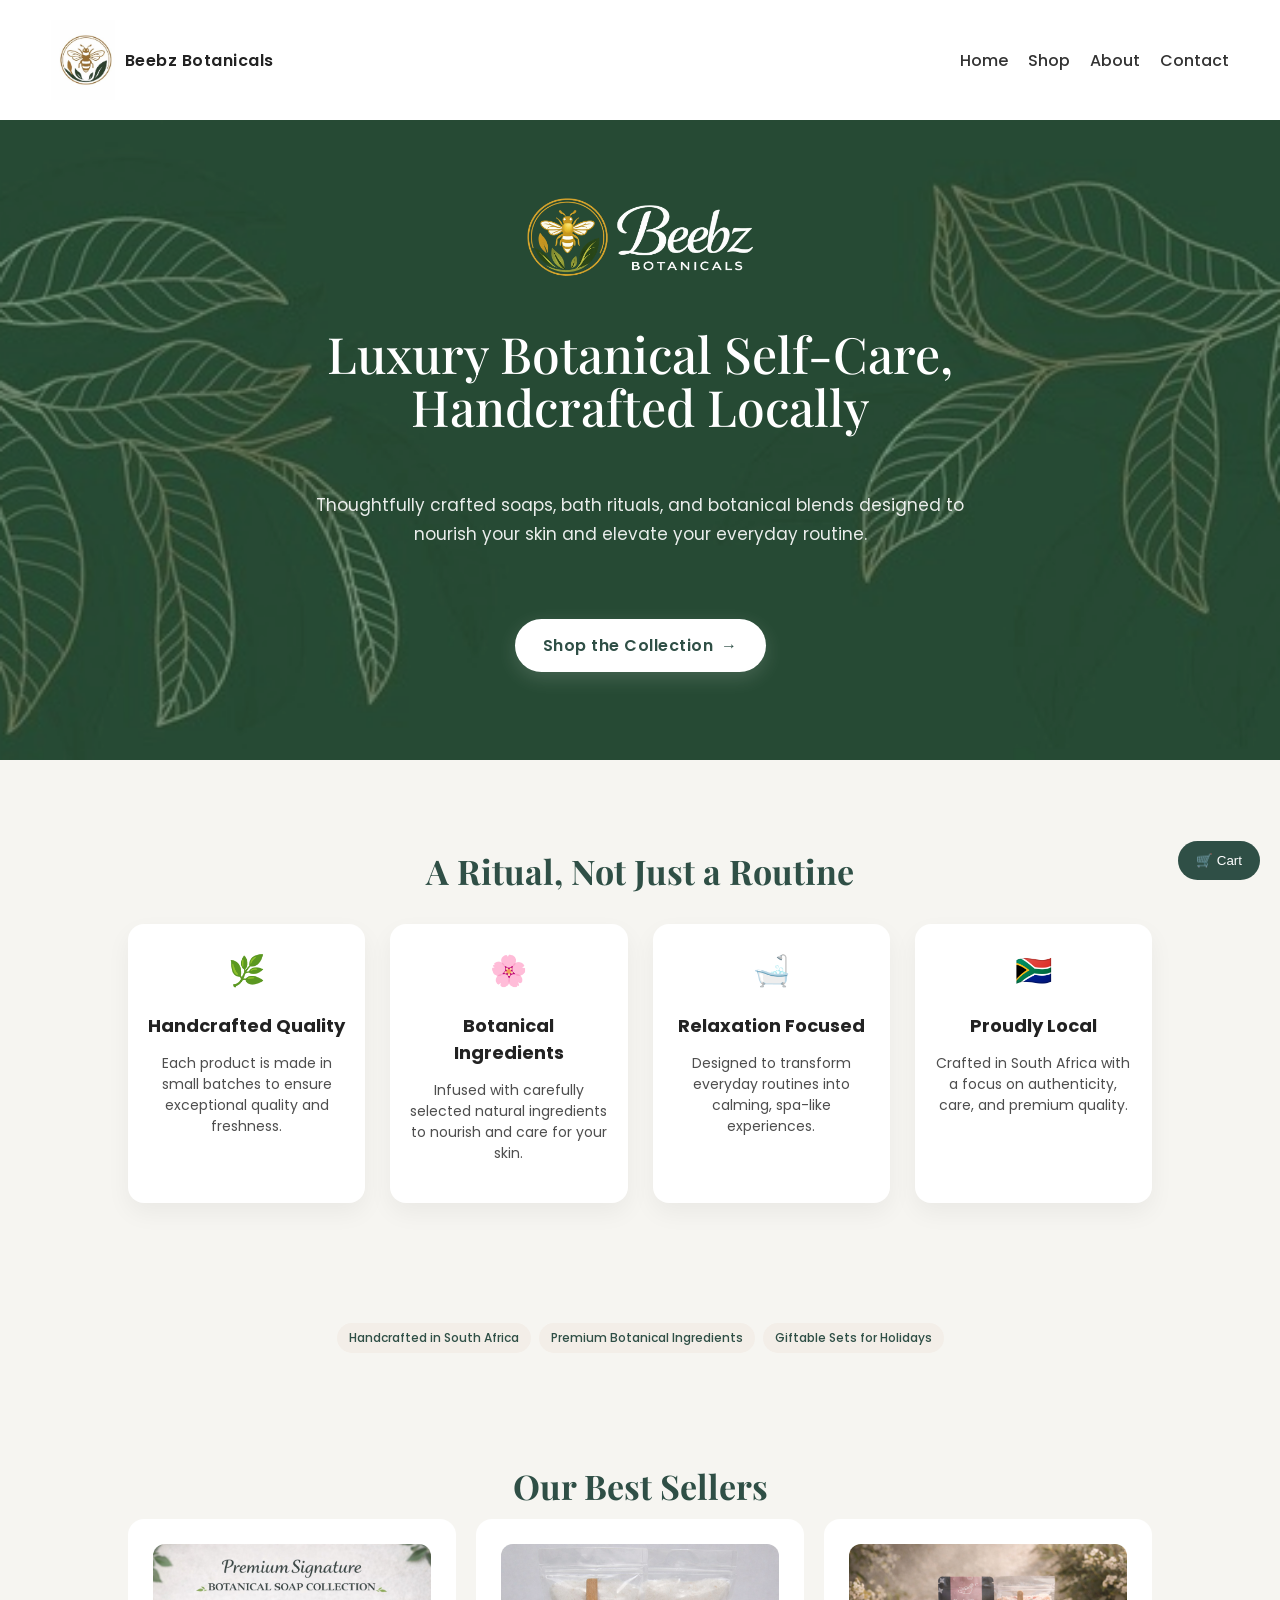
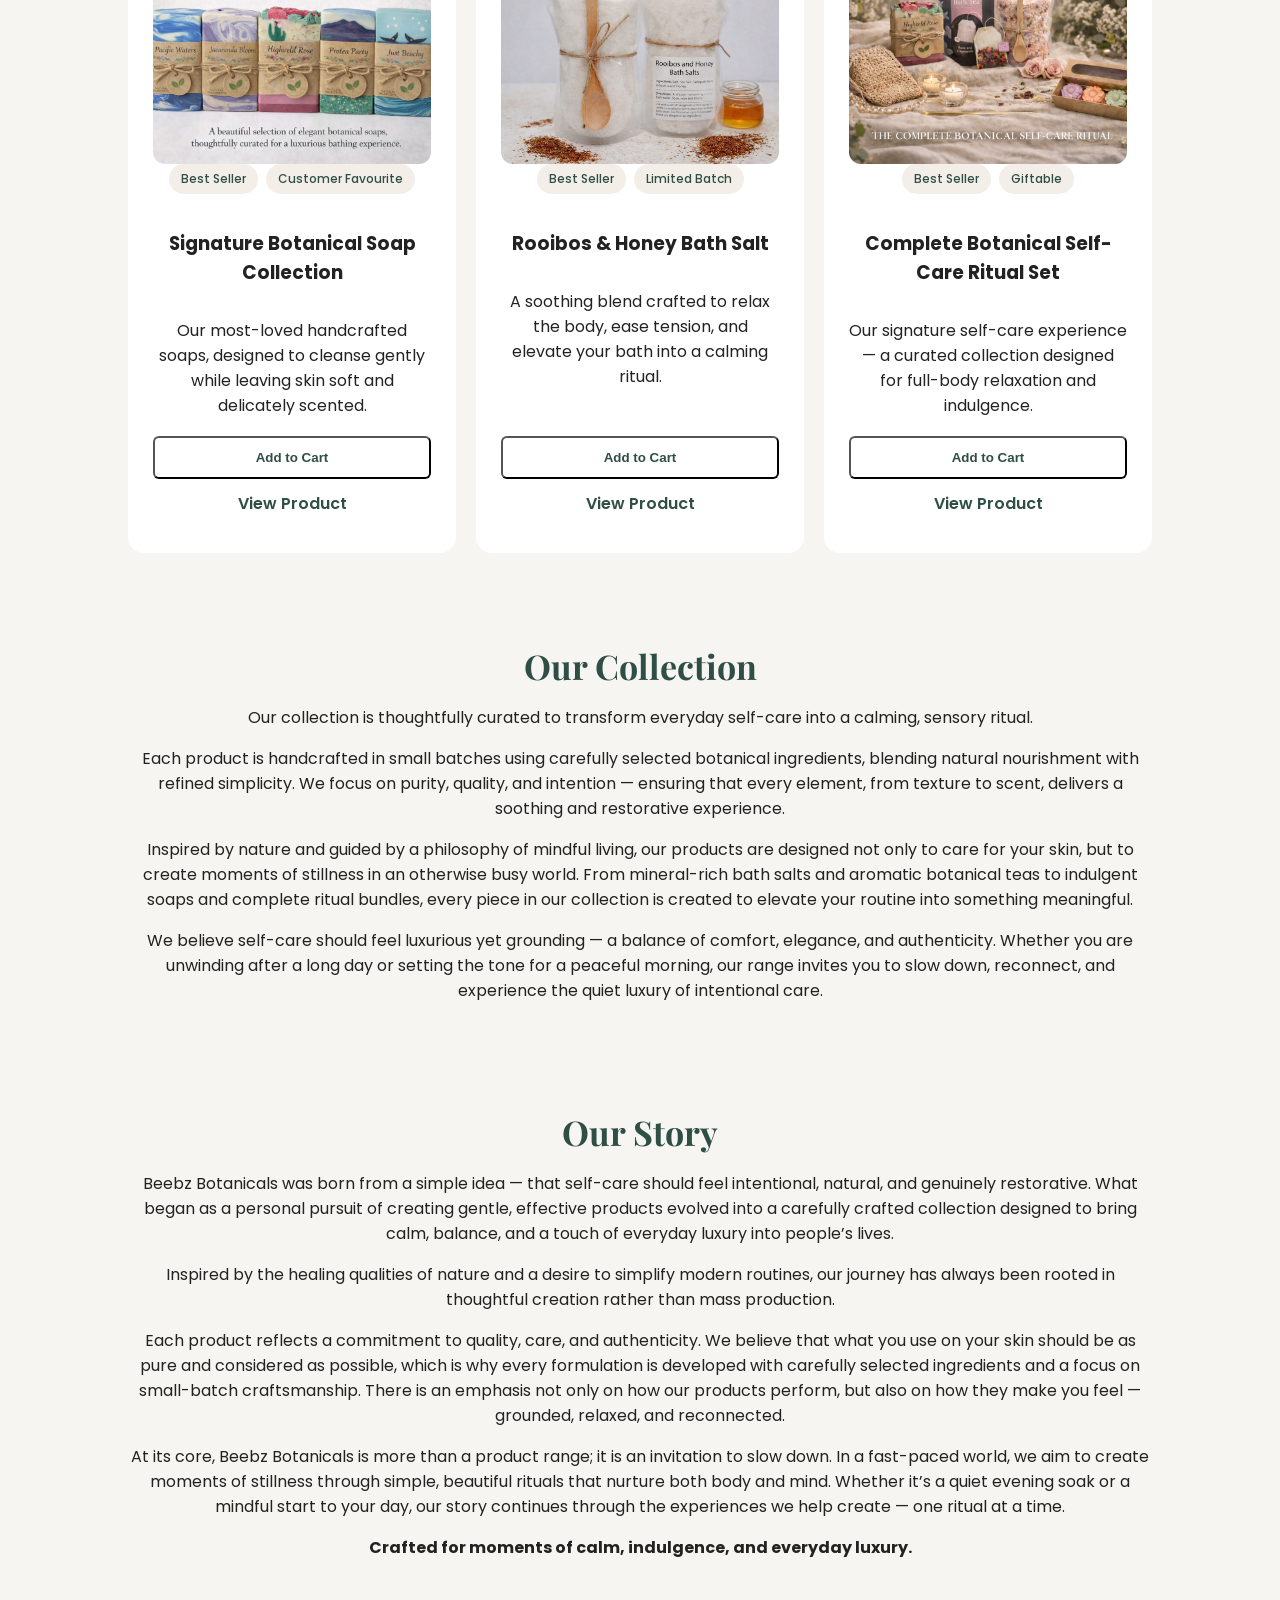
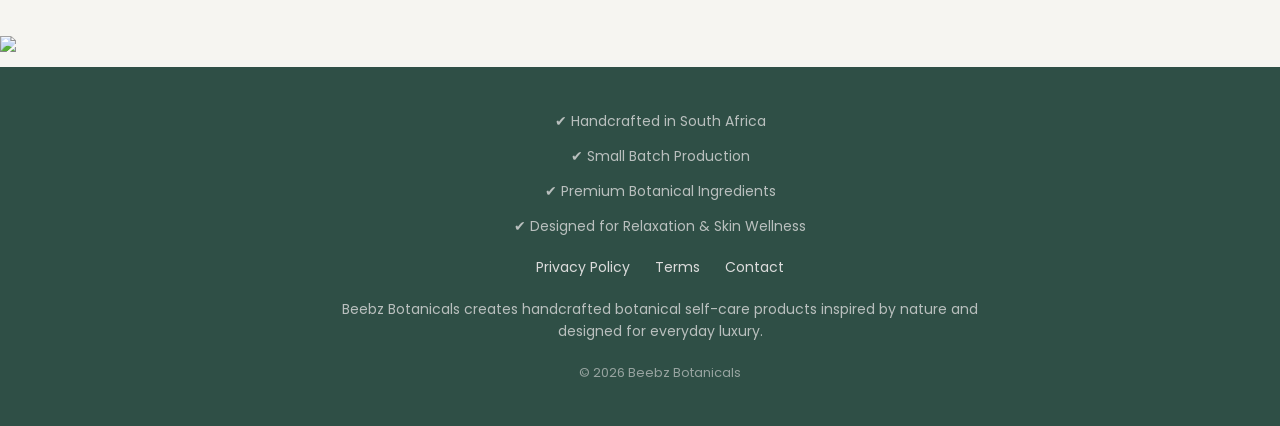
==== index.html @ ab82c110 "Update index.html" ====
<!DOCTYPE html>
<html>
<head>
  <link rel="icon" type="image/png" href="./images/favicon.png">
<link href="https://fonts.googleapis.com/css2?family=Playfair+Display:wght@500;700&family=Poppins:wght@300;400;500&display=swap" rel="stylesheet">
<meta charset="UTF-8">
<meta name="viewport" content="width=device-width, initial-scale=1.0">
<title>Beebz Botanicals</title>
<link rel="stylesheet" href="style.css">
</head>

<body>

<header class="header">
<div class="logo">
  <img src="./images/logo.jpeg" alt="Beebz Botanicals Logo">
  Beebz Botanicals
</div>
  <!-- CART BUTTON -->
<button class="cart-toggle" onclick="toggleCart()">🛒 Cart</button>

<!-- CART SIDEBAR -->
<div id="cart" class="cart">
  <div class="cart-header">
    <h2>Your Cart</h2>
    <button onclick="closeCart()">✕</button>
  </div>

  <div id="cart-items"></div>

  <h3 id="cart-total">Total: R0</h3>

  <button onclick="goCheckout()" class="checkout-btn">
    Checkout
  </button>
</div>

<nav class="nav">
<a href="./index.html">Home</a>
<a href="./shop.html">Shop</a>
<a href="./about.html">About</a>
<a href="./contact.html">Contact</a>
</nav>
</header>

<!-- HERO -->
<section class="hero fade-in">

  <div class="hero-content">

    <img src="./images/new-white-logo.png" class="hero-logo">

    <h1>
      Luxury Botanical Self-Care,<br>
      Handcrafted Locally
    </h1>

    <p class="hero-description">
      Thoughtfully crafted soaps, bath rituals, and botanical blends designed
      to nourish your skin and elevate your everyday routine.
    </p>

    <a href="./shop.html" class="btn hero-btn">
      Shop the Collection <span class="arrow">→</span>
    </a>

  </div>

</section>

</section>
<!-- WHY CHOOSE US -->
<section class="section fade-in">
  <h2>A Ritual, Not Just a Routine</h2>

  <div class="ritual-grid">

    <div class="ritual-item">
      <span class="ritual-icon">🌿</span>
      <h3>Handcrafted Quality</h3>
      <p>Each product is made in small batches to ensure exceptional quality and freshness.</p>
    </div>

    <div class="ritual-item">
      <span class="ritual-icon">🌸</span>
      <h3>Botanical Ingredients</h3>
      <p>Infused with carefully selected natural ingredients to nourish and care for your skin.</p>
    </div>

    <div class="ritual-item">
      <span class="ritual-icon">🛁</span>
      <h3>Relaxation Focused</h3>
      <p>Designed to transform everyday routines into calming, spa-like experiences.</p>
    </div>

    <div class="ritual-item">
      <span class="ritual-icon">🇿🇦</span>
      <h3>Proudly Local</h3>
      <p>Crafted in South Africa with a focus on authenticity, care, and premium quality.</p>
    </div>

  </div>
</section>

  <section class="section fade-in">
  <div class="badge-row" style="justify-content:center;">
    <span class="badge">Handcrafted in South Africa</span>
    <span class="badge">Premium Botanical Ingredients</span>
    <span class="badge">Giftable Sets for Holidays</span>
  </div>
</section>


<!-- BEST SELLERS -->
<section class="section fade-in">
  <h2>Our Best Sellers</h2>

  <div class="product-grid">

    <div class="product-card">
      <img src="./images/premium-collection-cat-1.jpg" alt="Soap Collection">
      <div class="badge-row">
  <span class="badge">Best Seller</span>
  <span class="badge">Customer Favourite</span>
</div>
      <h3>Signature Botanical Soap Collection</h3>
      <p>Our most-loved handcrafted soaps, designed to cleanse gently while leaving skin soft and delicately scented.</p>

      <button onclick="addToCart('Signature Botanical Soap Collection', 249, './images/premium-collection-cat-1.jpg')" class="btn">
        Add to Cart
      </button>

      <a href="./product.html?id=Signature%20Botanical%20Soap%20Collection" class="btn">View Product</a>
    </div>

    <div class="product-card">
      <img src="./images/rooibos-and-honey-salt-1.png" alt="Bath Salt">
      <div class="badge-row">
  <span class="badge">Best Seller</span>
  <span class="badge">Limited Batch</span>
</div>
      <h3>Rooibos & Honey Bath Salt</h3>
      <p>A soothing blend crafted to relax the body, ease tension, and elevate your bath into a calming ritual.</p>

      <button onclick="addToCart('Rooibos & Honey Bath Salt', 129, './images/rooibos-and-honey-salt-1.png')" class="btn">
        Add to Cart
      </button>

      <a href="./product.html?id=Rooibos%20%26%20Honey%20Bath%20Salt" class="btn">View Product</a>
    </div>

    <div class="product-card">
      <img src="./images/complete-botanical-self-care-ritual.jpg" alt="Bundle">
      <div class="badge-row">
  <span class="badge">Best Seller</span>
  <span class="badge">Giftable</span>
</div>
      <h3>Complete Botanical Self-Care Ritual Set</h3>
      <p>Our signature self-care experience — a curated collection designed for full-body relaxation and indulgence.</p>

      <button onclick="addToCart('Complete Botanical Self-Care Ritual Set', 499, './images/complete-botanical-self-care-ritual.jpg')" class="btn">
        Add to Cart
      </button>

      <a href="./product.html?id=Complete%20Botanical%20Self-Care%20Ritual%20Set" class="btn">View Product</a>
    </div>

  </div>
</section>
<!-- COLLECTION TEXT -->
<section class="section fade-in">
  <h2>Our Collection</h2>
  <p>
 

<p>Our collection is thoughtfully curated to transform everyday self-care into a calming, sensory ritual.</p> <p>Each product is handcrafted in small batches using carefully selected botanical ingredients, blending natural nourishment with refined simplicity. We focus on purity, quality, and intention — ensuring that every element, from texture to scent, delivers a soothing and restorative experience.</p> <p>Inspired by nature and guided by a philosophy of mindful living, our products are designed not only to care for your skin, but to create moments of stillness in an otherwise busy world.

From mineral-rich bath salts and aromatic botanical teas to indulgent soaps and complete ritual bundles, every piece in our collection is created to elevate your routine into something meaningful.</p> <p>We believe self-care should feel luxurious yet grounding — a balance of comfort, elegance, and authenticity. Whether you are unwinding after a long day or setting the tone for a peaceful morning, our range invites you to slow down, reconnect, and experience the quiet luxury of intentional care.</p>

  </p>
</section>

<!-- STORY -->
<section class="section fade-in">
  <h2>Our Story</h2>
  <p>
    

<p>Beebz Botanicals was born from a simple idea — that self-care should feel intentional, natural, and genuinely restorative. What began as a personal pursuit of creating gentle, effective products evolved into a carefully crafted collection designed to bring calm, balance, and a touch of everyday luxury into people’s lives.</p> <p>Inspired by the healing qualities of nature and a desire to simplify modern routines, our journey has always been rooted in thoughtful creation rather than mass production.</p>

<p>Each product reflects a commitment to quality, care, and authenticity. We believe that what you use on your skin should be as pure and considered as possible, which is why every formulation is developed with carefully selected ingredients and a focus on small-batch craftsmanship. There is an emphasis not only on how our products perform, but also on how they make you feel — grounded, relaxed, and reconnected.</p>

<p>At its core, Beebz Botanicals is more than a product range; it is an invitation to slow down. In a fast-paced world, we aim to create moments of stillness through simple, beautiful rituals that nurture both body and mind. Whether it’s a quiet evening soak or a mindful start to your day, our story continues through the experiences we help create — one ritual at a time.</p>

  </p>
  <p><strong>Crafted for moments of calm, indulgence, and everyday luxury.</strong></p>
</section>

<img src="./images/full-logo-transparent.jpeg" style="height:50px;margin-bottom:15px;">
  <footer class="footer">

<div class="trust-badges">
  <p>✔ Handcrafted in South Africa</p>
  <p>✔ Small Batch Production</p>
  <p>✔ Premium Botanical Ingredients</p>
  <p>✔ Designed for Relaxation & Skin Wellness</p>
</div>

<div class="footer-links">
  <a href="./privacy.html">Privacy Policy</a>
  <a href="./terms.html">Terms</a>
  <a href="./contact.html">Contact</a>
</div>

<p class="footer-text">
  Beebz Botanicals creates handcrafted botanical self-care products inspired by nature and designed for everyday luxury.
</p>

<p class="footer-copy">
  © 2026 Beebz Botanicals
</p>

</footer>

<script src="./products.js"></script>
<script src="./script.js"></script>

</body>
</html>
---- style.css ----
body{
  margin:0;
  font-family:'Poppins',sans-serif;
  background:#f6f5f1;
  color:#222;
}

.header{
  display:flex;
  justify-content:space-between;
  align-items:center;
  padding:20px 4%;
  background:white;
  box-shadow:0 2px 10px rgba(0,0,0,0.04);
}

/* HEADER LOGO + TEXT */
.logo {
  display: flex;
  align-items: center;
  gap: 10px;
}

.logo img {
  height: 80px;
}

.logo {
  font-weight: 600;
  letter-spacing: 0.5px;
}

.nav{
  display:flex;
  gap:20px;
  flex-wrap:wrap;
}

.nav a{
  text-decoration:none;
  color:#333;
  font-weight:500;
}

.nav a:hover{
  color:#2f4f46;
}

/* ===== HERO ===== */

.hero{
  min-height: auto;
  background: url('./images/main-background-final.jpg') no-repeat center;
  background-size: cover;

  display: flex;
  justify-content: center;
  align-items: flex-start;
  text-align: center;

  padding: 10px 20px 20px; /* 🔥 reduced top + bottom */
  color: white;
}

.hero-content{
  max-width: 700px;
}

.hero-subtitle{
  font-size: 13px;
  letter-spacing: 3px;
  text-transform: uppercase;
  margin-bottom: 12px;
  opacity: 0.85;
}

.hero h1{
  font-family:'Playfair Display',serif;
  font-size: 50px;
  line-height: 1.2;
  margin-bottom: 20px;
  font-weight: 500;
}

.hero-description{
  font-size: 17px;
  line-height: 1.7;
  opacity: 0.9;
  margin-bottom: 30px;
}

.hero-subtitle{
  font-size: 13px;
  letter-spacing: 3px;
  text-transform: uppercase;
  margin-bottom: 12px;
  opacity: 0.85;
}


.hero-description{
  font-size: 17px;
  line-height: 1.7;
  opacity: 0.9;
  margin-top:10px !important;
  margin-bottom: 30px;
}
.hero::before{
  content:"";
  position:absolute;
  inset:0;
  background: rgba(47,79,70,0.25); /* VERY LIGHT */
  pointer-events:none;
}
.hero{
  position: relative;
}

.hero-content{
  position: relative;
  z-index: 2;
}

.hero-logo{
  height:80px !important;
  max-width:90%;
}

.hero h1{
  margin:0 !important;
  line-height:1;     /* 🔥 was 1.2 — this removes hidden space */
}

.hero-content{
  display:flex;
  flex-direction:column;
  align-items:center;
  gap:2px;   /* 🔥 super tight */
}

.hero-description{
  margin:5px 0 10px !important; /* 🔥 tighter */
}

.btn{
  margin-top:10px !important;
  background:white;
  padding:12px 24px;
  border-radius:6px;
  text-decoration:none;
  color:#2f4f46;
  font-weight:600;
  display:inline-block;
}

.btn:hover{
  opacity:0.92;
}

.section{
  padding:60px 10%;
  text-align:center;
}

.section h2{
  font-family:'Playfair Display',serif;
  font-size:34px;
  color:#2f4f46;
  margin-bottom:10px;
}

.product-grid {
  display: grid;
  grid-template-columns: repeat(3, 1fr);
  gap: 20px;
}

@media (max-width: 900px) {
  .product-grid {
    grid-template-columns: repeat(2, 1fr);
  }
}

@media (max-width: 500px) {
  .product-grid {
    grid-template-columns: 1fr;
  }
}

.product{
  background:white;
  padding:20px;
  border-radius:12px;
  box-shadow:0 5px 15px rgba(0,0,0,0.05);
  transition:transform 0.2s ease, box-shadow 0.2s ease;
}

.product:hover{
  transform:translateY(-4px);
  box-shadow:0 10px 22px rgba(0,0,0,0.08);
}

.product img{
  width:100%;
  height:250px;
  object-fit:cover;
  border-radius:8px;
}

.product h3{
  font-family:'Playfair Display',serif;
  font-size:22px;
  margin:16px 0 8px;
  color:#2f4f46;
}

.price{
  font-weight:bold;
  margin-bottom:14px;
  font-size:18px;
}

.product button{
  background:#2f4f46;
  color:white;
  border:none;
  padding:10px 16px;
  border-radius:30px;
  cursor:pointer;
  font-weight:500;
}

.product button:hover{
  opacity:0.92;
}

.about-text{
  max-width:800px;
  margin:auto;
  text-align:left;
  line-height:1.8;
}

.features{
  display:grid;
  grid-template-columns:repeat(auto-fit,minmax(260px,1fr));
  gap:25px;
  margin-top:30px;
}

.feature{
  background:white;
  padding:30px;
  border-radius:12px;
  font-size:16px;
  box-shadow:0 5px 15px rgba(0,0,0,0.05);
}

.contact-box{
  background:white;
  padding:30px;
  border-radius:10px;
  max-width:400px;
  margin:auto;
  box-shadow:0 5px 15px rgba(0,0,0,0.05);
}

.cart{
  position:fixed;
  right:-370px;
  top:0;
  width:350px;
  height:100%;
  background:white;
  padding:20px;
  transition:0.3s;
  box-shadow:-4px 0 20px rgba(0,0,0,0.12);
  overflow-y:auto;
  z-index:999;
}

.cart.open{
  right:0;
}

.cart-header{
  display:flex;
  justify-content:space-between;
  align-items:center;
  margin-bottom:20px;
}

.cart-header button{
  background:none;
  border:none;
  font-size:20px;
  cursor:pointer;
}

.cart-item{
  display:flex;
  gap:12px;
  align-items:center;
  margin-bottom:18px;
  padding-bottom:14px;
  border-bottom:1px solid #eee;
}

.cart-item img{
  width:58px;
  height:58px;
  object-fit:cover;
  border-radius:8px;
}

.cart-item-details{
  flex:1;
  text-align:left;
}

.cart-item-details h3{
  margin:0 0 4px;
  font-size:15px;
  font-family:'Poppins',sans-serif;
  color:#2f4f46;
}

.cart-item-details p{
  margin:0;
  font-size:14px;
}

.cart-qty{
  font-size:13px;
  color:#666;
  margin-top:4px;
}

.remove-btn{
  background:none;
  border:none;
  color:#9b4d4d;
  cursor:pointer;
  font-size:13px;
  padding:0;
  margin-top:6px;
}

.cart-toggle{
  position:fixed;
  bottom:20px;
  right:20px;
  background:#2f4f46;
  color:white;
  padding:12px 18px;
  border:none;
  border-radius:30px;
  cursor:pointer;
  z-index:1000;
}

.checkout-btn{
  margin-top:20px;
  padding:12px 16px;
  background:#2f4f46;
  color:white;
  border:none;
  width:100%;
  border-radius:8px;
  cursor:pointer;
  font-weight:600;
}
.cart {
  position: fixed;
  top: 0;
  right: -350px; /* hidden */
  width: 350px;
  height: 100%;
  background: white;
  box-shadow: -2px 0 10px rgba(0,0,0,0.1);
  padding: 20px;
  transition: 0.3s ease;
  z-index: 1000;
}

.cart.open{
  right:0;
}
.shop-controls{
  display:flex;
  flex-direction:column;
  align-items:center;
  gap:20px;
  margin-bottom:30px;
}

#searchInput{
  width:320px;
  max-width:100%;
  padding:12px;
  border-radius:30px;
  border:1px solid #ddd;
  font-size:16px;
}

.shop-filters{
  display:flex;
  justify-content:center;
  gap:12px;
  margin-bottom:10px;
  flex-wrap:wrap;
}

.shop-filters button{
  background:white;
  border:1px solid #ddd;
  padding:10px 18px;
  border-radius:30px;
  cursor:pointer;
}

.shop-filters button:hover{
  background:#2f4f46;
  color:white;
}

.footer{
  text-align:center;
  padding:24px 20px;
  color:#666;
}

@media (max-width:768px){
  .header{
    flex-direction:column;
    gap:14px;
    padding:18px 6%;
  }

  .hero h1{
    font-size:34px;
  }

  .hero p{
    font-size:16px;
  }

  .section{
    padding:50px 6%;
  }

  .cart{
    width:100%;
    right:-100%;
  }

  .cart.open{
    right:0;
  }
}
.footer {
  background: #2f4f46;
  color: #dcdcdc;
  text-align: center;
  padding: 40px 20px;
  margin-top: 80px;
}

/* Links (top row) */
.footer-links {
  display: flex;
  justify-content: center;
  gap: 25px;
  margin-bottom: 20px;
  flex-wrap: wrap;
}

.footer-links a {
  color: #dcdcdc;
  text-decoration: none;
  font-size: 14px;
  transition: 0.2s;
}

.footer-links a:hover {
  color: white;
}

/* Middle text */
.footer-text {
  max-width: 700px;
  margin: 0 auto 20px;
  font-size: 14px;
  opacity: 0.8;
  line-height: 1.6;
}

/* Bottom copyright */
.footer-copy {
  font-size: 13px;
  opacity: 0.6;
}

.product a {
  text-decoration: none;
  color: inherit;
}
.features {
  display: grid;
  gap: 10px;
  margin-top: 15px;
}

.features p {
  font-size: 15px;
  opacity: 0.9;
}

.trust-badges {
  margin-bottom: 20px;
}
/* BEST SELLERS (HOMEPAGE ONLY) */
.section .product-grid {
  display: grid;
  grid-template-columns: repeat(auto-fit, minmax(220px, 1fr));
  gap: 20px;
}

/* BEST SELLERS ONLY (SAFE) */
.section:nth-of-type(3) .product-card img {
  width: 100%;
  height: 220px;
  object-fit: cover;
  border-radius: 10px;
}

.trust-badges p {
  font-size: 14px;
  opacity: 0.8;
}

.section:nth-of-type(3) .product-card {
  display: flex;
  flex-direction: column;
  justify-content: space-between;
}

/* FORCE 3 PRODUCTS PER ROW (SHOP ONLY) */
#shop-products.product-grid {
  grid-template-columns: repeat(3, 1fr) !important;
}

@media (max-width: 900px) {
  #shop-products.product-grid {
    grid-template-columns: repeat(2, 1fr) !important;
  }
}

@media (max-width: 500px) {
  #shop-products.product-grid {
    grid-template-columns: 1fr !important;
  }
}
/* CART SIDEBAR (PREMIUM) */
.cart {
  position: fixed;
  top: 0;
  right: -400px;
  width: 320px;
  height: 100%;
  background: white;
  box-shadow: -5px 0 20px rgba(0,0,0,0.1);
  padding: 20px;
  transition: right 0.3s ease;
  z-index: 1000;
  overflow-y: auto;
}

.cart.open {
  right: 0;
}

/* OVERLAY */
.cart-overlay {
  position: fixed;
  top: 0;
  left: 0;
  width: 100%;
  height: 100%;
  background: rgba(0,0,0,0.4);
  opacity: 0;
  pointer-events: none;
  transition: opacity 0.3s ease;
  z-index: 999;
}

.cart-overlay.active {
  opacity: 1;
  pointer-events: all;
}

/* CART HEADER */
.cart-header {
  display: flex;
  justify-content: space-between;
  align-items: center;
}

/* CART ITEMS */
.cart-item {
  display: flex;
  gap: 10px;
  margin: 15px 0;
}

.cart-item img {
  width: 60px;
  height: 60px;
  object-fit: cover;
  border-radius: 8px;
}

/* REMOVE BUTTON */
.remove-btn {
  margin-top: 5px;
  padding: 5px 10px;
  border: none;
  background: #ddd;
  border-radius: 20px;
  cursor: pointer;
}

/* CHECKOUT BUTTON */
.checkout-btn {
  width: 100%;
  padding: 12px;
  background: #2f4f46;
  color: white;
  border: none;
  border-radius: 30px;
  margin-top: 20px;
  cursor: pointer;
}

.cart-controls {
  display: flex;
  align-items: center;
  gap: 8px;
  margin: 8px 0;
}

.cart-controls button {
  padding: 4px 10px;
  border: none;
  background: #eee;
  border-radius: 6px;
  cursor: pointer;
}

.product-card {
  transition: transform 0.2s ease, box-shadow 0.2s ease;
}

.product-card:hover {
  transform: translateY(-5px);
  box-shadow: 0 10px 25px rgba(0,0,0,0.1);
}

.cart-controls span {
  min-width: 20px;
  text-align: center;
}

.return-btn {
  display: inline-block;
  margin-top: 15px;
  text-decoration: none;
  color: #2f4f46;
  font-size: 14px;
}

.return-btn:hover {
  text-decoration: underline;
}

.return-btn {
  display: inline-block;
  margin-top: 15px;
  padding: 8px 16px;
  border-radius: 20px;
  background: #f5f5f5;
}

/* LUXURY POLISH */
.btn,
.checkout-btn,
.cart-toggle,
.cart-controls button,
.remove-btn {
  transition: transform 0.2s ease, box-shadow 0.2s ease, opacity 0.2s ease;
}

.btn:hover,
.checkout-btn:hover,
.cart-toggle:hover,
.cart-controls button:hover,
.remove-btn:hover {
  transform: translateY(-2px);
  box-shadow: 0 8px 18px rgba(0,0,0,0.08);
}

.product,
.product-card {
  transition: transform 0.25s ease, box-shadow 0.25s ease;
}


/* BADGES */
.badge {
  display: inline-block;
  margin-bottom: 10px;
  padding: 6px 12px;
  border-radius: 20px;
  background: #f3eee8;
  color: #2f4f46;
  font-size: 12px;
  font-weight: 500;
}

.badge-row {
  display: flex;
  gap: 8px;
  flex-wrap: wrap;
  margin-bottom: 10px;
}

/* CHECKOUT PAYMENT */
.payment-box {
  max-width: 500px;
  margin: 25px auto 0;
  padding: 20px;
  border: 1px solid #eee;
  border-radius: 16px;
  background: #fff;
  box-shadow: 0 10px 24px rgba(0,0,0,0.04);
  text-align: left;
}

.payment-box h3 {
  margin-top: 0;
  margin-bottom: 15px;
}

.checkout-input {
  width: 100%;
  padding: 12px 14px;
  margin-bottom: 12px;
  border: 1px solid #ddd;
  border-radius: 12px;
  font-family: inherit;
  box-sizing: border-box;
}

.checkout-row {
  display: grid;
  grid-template-columns: 1fr 1fr;
  gap: 12px;
}

/* PROCESSING OVERLAY */
.processing-overlay {
  position: fixed;
  inset: 0;
  background: rgba(0,0,0,0.35);
  display: none;
  align-items: center;
  justify-content: center;
  z-index: 2000;
}

.processing-overlay.active {
  display: flex;
}

.processing-box {
  background: #fff;
  padding: 30px 35px;
  border-radius: 18px;
  text-align: center;
  box-shadow: 0 18px 40px rgba(0,0,0,0.12);
}

.loader {
  width: 42px;
  height: 42px;
  margin: 0 auto 14px;
  border: 4px solid #e9e9e9;
  border-top: 4px solid #2f4f46;
  border-radius: 50%;
  animation: spin 0.9s linear infinite;
}

@keyframes spin {
  to {
    transform: rotate(360deg);
  }
}

/* CONFIRMATION PAGE */
.confirmation-page {
  min-height: 60vh;
  display: flex;
  align-items: center;
  justify-content: center;
}

.confirmation-card {
  max-width: 600px;
  margin: auto;
  text-align: center;
  padding: 40px 30px;
  border-radius: 20px;
  background: #fff;
  box-shadow: 0 16px 36px rgba(0,0,0,0.08);
}

.confirmation-icon {
  font-size: 42px;
  margin-bottom: 12px;
}

.confirmation-actions {
  display: flex;
  gap: 12px;
  justify-content: center;
  flex-wrap: wrap;
  margin-top: 24px;
}

/* ===== BEST SELLERS FIX ===== */

/* Ensure proper grid layout */
.section:nth-of-type(3) .product-grid {
  display: grid;
  grid-template-columns: repeat(3, 1fr);
  gap: 25px;
}

/* Fix each card */
.section:nth-of-type(3) .product-card {
  display: flex;
  flex-direction: column;
  align-items: center;
  text-align: center;
}

/* Fix image sizing (THIS is the key fix) */
.section:nth-of-type(3) .product-card img {
  width: 100%;
  max-width: 250px;
  height: 250px;
  object-fit: cover;
  border-radius: 12px;
}

/* Prevent overflow issues */
.section:nth-of-type(3) .product-card * {
  max-width: 100%;
}

@media (max-width: 900px) {
  .section:nth-of-type(3) .product-grid {
    grid-template-columns: repeat(2, 1fr);
  }
}

@media (max-width: 500px) {
  .section:nth-of-type(3) .product-grid {
    grid-template-columns: 1fr;
  }
}

/* FIX IMAGE ZOOM ISSUE (BEST SELLERS) */

/* Prevent image from scaling weirdly */
.product-card img {
  width: 100%;
  height: 220px;
  object-fit: cover;
  border-radius: 12px;
  display: block;
}

/* Ensure card contains everything */
.product-card {
  overflow: hidden;
}

/* KEEP hover effect ONLY on card, not image */
.product-card:hover {
  transform: translateY(-5px);
}

/* Prevent any inherited image scaling */
.product-card img:hover {
  transform: none !important;
}

/* CENTER BADGES UNDER IMAGE */
.product-card .badge-row {
  justify-content: center;
  text-align: center;
}

.product-card .badge {
  text-align: center;
}

/* FIX PRODUCT CARD LAYOUT */
.product-card {
  display: flex;
  flex-direction: column;
  justify-content: space-between;
  height: 100%;
}

/* CONTENT AREA */
.product-card p {
  flex-grow: 1;
}

/* BUTTON SPACING */
.product-card .btn {
  margin-top: 10px;
}

.product-card h3 {
  margin-top: 10px;
}

.product-card p {
  margin-bottom: 10px;
}
/* ===== BEST SELLERS TILE HEIGHT + SPACING FIX ===== */

/* Make cards taller */
.section:nth-of-type(3) .product-card {
  min-height: 420px; /* increase height */
  padding: 20px;     /* adds space inside the tile */
  box-sizing: border-box;
}

/* Add breathing room between elements */
.section:nth-of-type(3) .product-card h3 {
  margin-top: 12px;
}

.section:nth-of-type(3) .product-card p {
  margin: 10px 0 15px;
}

/* Keep buttons slightly higher and consistent */
.section:nth-of-type(3) .product-card .btn {
  margin-top: auto;
}

/* ===== FORCE BEST SELLERS TILE FIX ===== */

/* Target ONLY best sellers (homepage) */
.section .product-grid .product-card {
  min-height: 480px !important;
  padding: 25px !important;
  display: flex !important;
  flex-direction: column !important;
  justify-content: space-between !important;
  box-sizing: border-box !important;
}

/* Add breathing room inside */
.section .product-grid .product-card h3 {
  margin-top: 15px !important;
}

.section .product-grid .product-card p {
  margin: 12px 0 18px !important;
}

/* Push buttons to bottom cleanly */
.section .product-grid .product-card .btn {
  margin-top: auto !important;
}

.product-card {
  border-radius: 16px;
}

/* ===== RITUAL TILES (PREMIUM) ===== */

.ritual-grid {
  display: grid;
  grid-template-columns: repeat(4, 1fr);
  gap: 25px;
  margin-top: 30px;
}

/* TILE STYLE */
.ritual-item {
  background: #fff;
  padding: 25px 20px;
  border-radius: 16px;
  text-align: center;
  box-shadow: 0 10px 25px rgba(0,0,0,0.05);
  transition: transform 0.25s ease, box-shadow 0.25s ease;
}

/* HOVER EFFECT */
.ritual-item:hover {
  transform: translateY(-6px);
  box-shadow: 0 16px 35px rgba(0,0,0,0.08);
}

/* ICON */
.ritual-icon {
  font-size: 30px;
  display: block;
  margin-bottom: 12px;
}

/* TITLE */
.ritual-item h3 {
  margin-bottom: 10px;
  font-size: 18px;
}

/* TEXT */
.ritual-item p {
  font-size: 14px;
  opacity: 0.8;
  line-height: 1.5;
}

/* RESPONSIVE */
@media (max-width: 900px) {
  .ritual-grid {
    grid-template-columns: repeat(2, 1fr);
  }
}

@media (max-width: 500px) {
  .ritual-grid {
    grid-template-columns: 1fr;
  }
}

/* ===== FIX FOOTER FULL WIDTH ===== */

.footer {
  width: 100%;
  max-width: 100% !important;
  margin: 0 !important;
  border-radius: 0 !important;
  box-shadow: none !important;
}
/* ===== STICK FOOTER TO BOTTOM ===== */

html, body {
  height: 100%;
}

body {
  display: flex;
  flex-direction: column;
}

main, .section {
  flex: 1;
}
/* Remove any container restriction */
footer.footer {
  padding: 30px 20px;
}
.main-content {
  flex: 1;
}

/* REDUCE SPACE ABOVE BEST SELLERS */
.section + .section h2 {
  margin-top: -30px;
}

/* SPACE BETWEEN BUTTONS IN PRODUCT CARDS */
.product-card .btn {
  margin-top: 10px;
}

/* extra spacing specifically between stacked buttons */
.product-card .btn + .btn {
  margin-top: 12px;
}
.product-card .btn + .btn {
  margin-top: 16px;
}

/* FORCE HERO TEXT TO WHITE */
.hero,
.hero h1,
.hero p,
.hero-subtitle,
.hero-description {
  color: #ffffff !important;
}

/* FORCE HERO TEXT TO WHITE */
.hero,
.hero h1,
.hero p,
.hero-subtitle,
.hero-description {
  color: #ffffff !important;
}
/* FORCE HERO TEXT TO WHITE */
.hero,
.hero h1,
.hero p,
.hero-subtitle,
.hero-description {
  color: #ffffff !important;
}
.hero-btn {
  background: transparent;
  border: 1.5px solid white;
  color: white;
}

.hero-btn:hover {
  background: white;
  color: #2f4f46;
}

/* ===== HERO BUTTON WITH ARROW ===== */

.hero-btn {
  background: #ffffff;
  color: #2f4f46;
  padding: 14px 28px;
  border-radius: 30px;
  font-weight: 600;
  letter-spacing: 0.5px;
  border: none;
  display: inline-flex;
  align-items: center;
  gap: 8px;
  transition: all 0.25s ease;
  box-shadow: 0 6px 20px rgba(255,255,255,0.15);
}

/* ARROW */
.hero-btn .arrow {
  display: inline-block;
  transition: transform 0.25s ease;
}

/* HOVER EFFECT */
.hero-btn:hover {
  transform: translateY(-3px);
  box-shadow: 0 10px 25px rgba(0,0,0,0.15);
}

/* ARROW MOVEMENT */
.hero-btn:hover .arrow {
  transform: translateX(5px);
}

/* CLICK */
.hero-btn:active {
  transform: translateY(0);
}
.hero-btn {
  transition: all 0.3s cubic-bezier(0.22, 1, 0.36, 1);
}

/* SMOOTH SCROLL */
html {
  scroll-behavior: smooth;
}

/* FADE-IN ANIMATION */
.fade-in {
  opacity: 0;
  transform: translateY(30px);
  transition: all 0.8s ease;
}

.fade-in.show {
  opacity: 1;
  transform: translateY(0);
}
/* PRODUCT CARD PREMIUM EFFECT */
.product-card {
  background: #fff;
  border-radius: 16px;
  padding: 20px;
  transition: transform 0.3s ease, box-shadow 0.3s ease;
}

/* HOVER LIFT */
.product-card:hover {
  transform: translateY(-8px);
  box-shadow: 0 18px 40px rgba(0,0,0,0.08);
}

/* IMAGE ZOOM (CONTROLLED) */
.product-card img {
  transition: transform 0.4s ease;
}

.product-card:hover img {
  transform: scale(1.05);
}
/* GLOBAL BUTTON POLISH */
.btn {
  transition: all 0.25s ease;
}

.btn:hover {
  transform: translateY(-2px);
}
/* GLOBAL BUTTON POLISH */
.btn {
  transition: all 0.25s ease;
}

.btn:hover {
  transform: translateY(-2px);
}

/* ===== FORCE HERO TO BE TIGHT (FINAL FIX) ===== */

/* ===== FINAL HERO FIX (BALANCED TOP & BOTTOM) ===== */

.hero{
  min-height: 60vh !important;
  padding: 50px 20px !important;
  display: flex;
  justify-content: center;
  align-items: center !important;
}

.hero-content{
  display: flex;
  flex-direction: column;
  align-items: center;
  gap: 20px !important;
  margin: 0 !important;
  padding: 0 !important;
}

.hero-logo{
  height: 80px !important;
  margin: 0 !important;
  margin-bottom: 30px !important;
  display: block;
}

.hero h1{
  margin: 0 !important;
  line-height: 1.05 !important;
  margin-bottom: 30px !important;
}

.hero-description{
  margin: 8px 0 12px !important;
  margin-bottom: 30px !important;
}

.hero .btn{
  margin-top: 20px !important;
  margin-bottom: 10px !important;
}
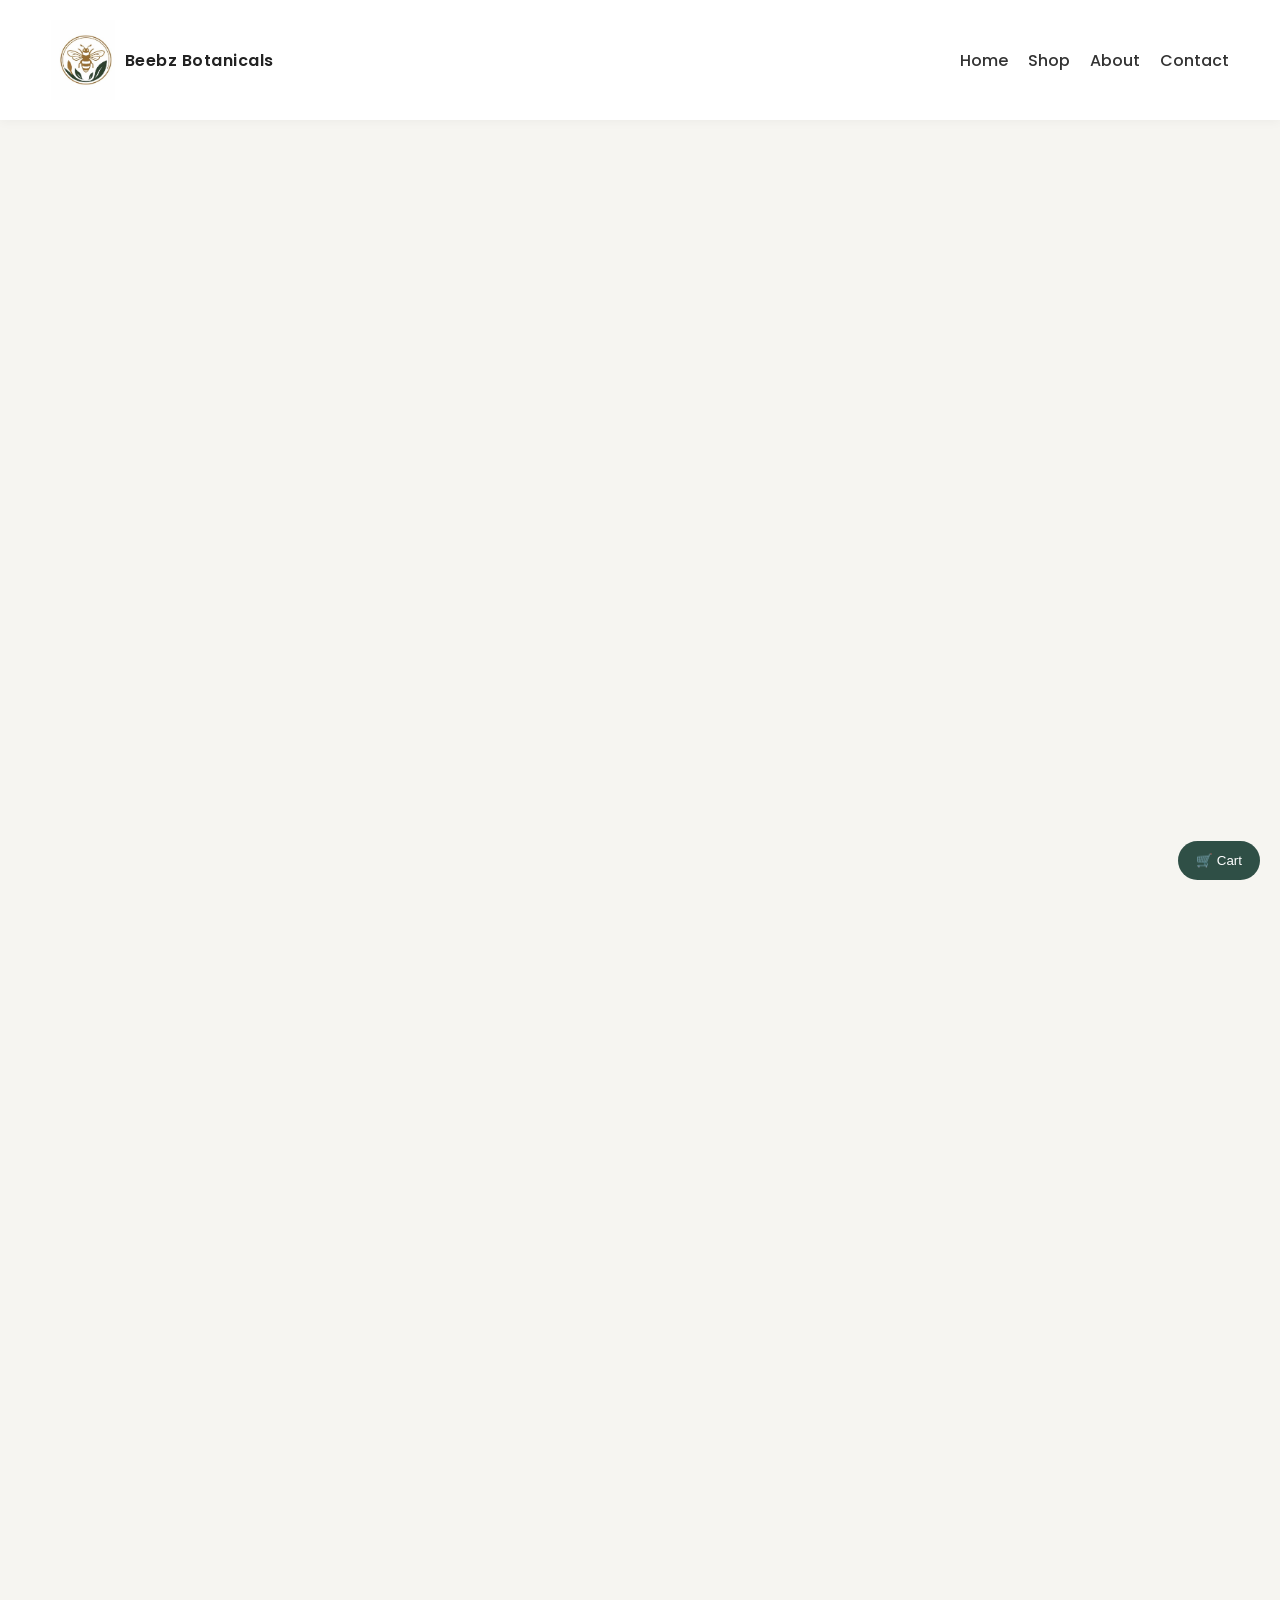
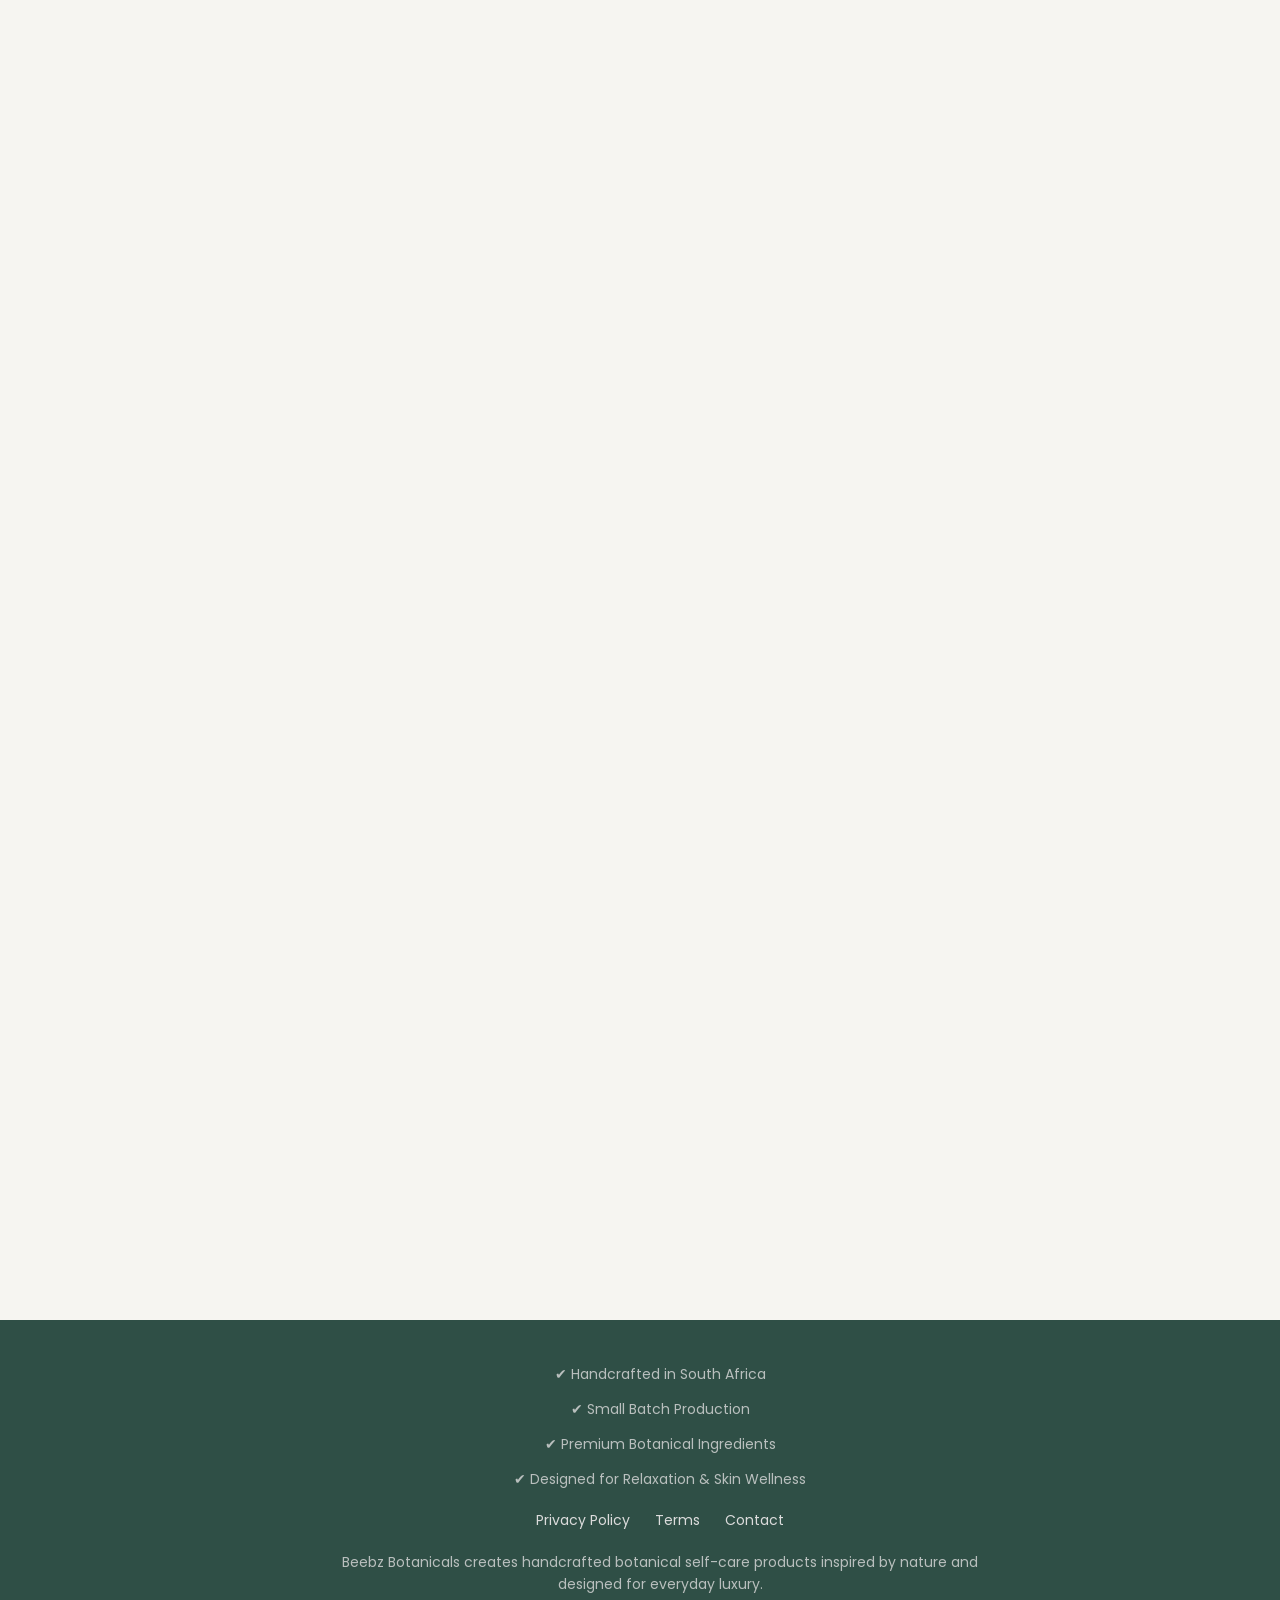
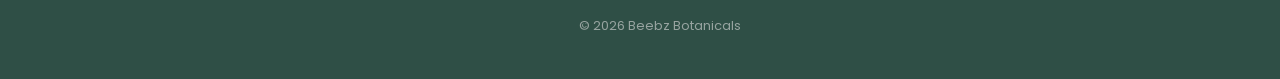
==== commit 948aba8c: "Update index.html" ====
--- a/index.html
+++ b/index.html
@@ -2,50 +2,47 @@
 <html>
 <head>
   <link rel="icon" type="image/png" href="./images/favicon.png">
-<link href="https://fonts.googleapis.com/css2?family=Playfair+Display:wght@500;700&family=Poppins:wght@300;400;500&display=swap" rel="stylesheet">
-<meta charset="UTF-8">
-<meta name="viewport" content="width=device-width, initial-scale=1.0">
-<title>Beebz Botanicals</title>
-<link rel="stylesheet" href="style.css">
+  <link href="https://fonts.googleapis.com/css2?family=Playfair+Display:wght@500;700&family=Poppins:wght@300;400;500&display=swap" rel="stylesheet">
+  <meta charset="UTF-8">
+  <meta name="viewport" content="width=device-width, initial-scale=1.0">
+  <title>Beebz Botanicals</title>
+  <link rel="stylesheet" href="style.css">
 </head>
 
 <body>
 
 <header class="header">
-<div class="logo">
-  <img src="./images/logo.jpeg" alt="Beebz Botanicals Logo">
-  Beebz Botanicals
-</div>
-  <!-- CART BUTTON -->
-<button class="cart-toggle" onclick="toggleCart()">🛒 Cart</button>
-
-<!-- CART SIDEBAR -->
-<div id="cart" class="cart">
-  <div class="cart-header">
-    <h2>Your Cart</h2>
-    <button onclick="closeCart()">✕</button>
-  </div>
-
-  <div id="cart-items"></div>
-
-  <h3 id="cart-total">Total: R0</h3>
-
-  <button onclick="goCheckout()" class="checkout-btn">
-    Checkout
-  </button>
-</div>
-
-<nav class="nav">
-<a href="./index.html">Home</a>
-<a href="./shop.html">Shop</a>
-<a href="./about.html">About</a>
-<a href="./contact.html">Contact</a>
-</nav>
+  <div class="logo">
+    <img src="./images/logo.jpeg" alt="Beebz Botanicals Logo">
+    Beebz Botanicals
+  </div>
+
+  <button class="cart-toggle" onclick="toggleCart()">🛒 Cart</button>
+
+  <div id="cart" class="cart">
+    <div class="cart-header">
+      <h2>Your Cart</h2>
+      <button onclick="closeCart()">✕</button>
+    </div>
+
+    <div id="cart-items"></div>
+    <h3 id="cart-total">Total: R0</h3>
+
+    <button onclick="goCheckout()" class="checkout-btn">
+      Checkout
+    </button>
+  </div>
+
+  <nav class="nav">
+    <a href="./index.html">Home</a>
+    <a href="./shop.html">Shop</a>
+    <a href="./about.html">About</a>
+    <a href="./contact.html">Contact</a>
+  </nav>
 </header>
 
 <!-- HERO -->
 <section class="hero fade-in">
-
   <div class="hero-content">
 
     <img src="./images/new-white-logo.png" class="hero-logo">
@@ -65,10 +62,8 @@
     </a>
 
   </div>
-
-</section>
-
-</section>
+</section>
+
 <!-- WHY CHOOSE US -->
 <section class="section fade-in">
   <h2>A Ritual, Not Just a Routine</h2>
@@ -102,7 +97,7 @@
   </div>
 </section>
 
-  <section class="section fade-in">
+<section class="section fade-in">
   <div class="badge-row" style="justify-content:center;">
     <span class="badge">Handcrafted in South Africa</span>
     <span class="badge">Premium Botanical Ingredients</span>
@@ -110,7 +105,6 @@
   </div>
 </section>
 
-
 <!-- BEST SELLERS -->
 <section class="section fade-in">
   <h2>Our Best Sellers</h2>
@@ -120,9 +114,9 @@
     <div class="product-card">
       <img src="./images/premium-collection-cat-1.jpg" alt="Soap Collection">
       <div class="badge-row">
-  <span class="badge">Best Seller</span>
-  <span class="badge">Customer Favourite</span>
-</div>
+        <span class="badge">Best Seller</span>
+        <span class="badge">Customer Favourite</span>
+      </div>
       <h3>Signature Botanical Soap Collection</h3>
       <p>Our most-loved handcrafted soaps, designed to cleanse gently while leaving skin soft and delicately scented.</p>
 
@@ -136,9 +130,9 @@
     <div class="product-card">
       <img src="./images/rooibos-and-honey-salt-1.png" alt="Bath Salt">
       <div class="badge-row">
-  <span class="badge">Best Seller</span>
-  <span class="badge">Limited Batch</span>
-</div>
+        <span class="badge">Best Seller</span>
+        <span class="badge">Limited Batch</span>
+      </div>
       <h3>Rooibos & Honey Bath Salt</h3>
       <p>A soothing blend crafted to relax the body, ease tension, and elevate your bath into a calming ritual.</p>
 
@@ -152,9 +146,9 @@
     <div class="product-card">
       <img src="./images/complete-botanical-self-care-ritual.jpg" alt="Bundle">
       <div class="badge-row">
-  <span class="badge">Best Seller</span>
-  <span class="badge">Giftable</span>
-</div>
+        <span class="badge">Best Seller</span>
+        <span class="badge">Giftable</span>
+      </div>
       <h3>Complete Botanical Self-Care Ritual Set</h3>
       <p>Our signature self-care experience — a curated collection designed for full-body relaxation and indulgence.</p>
 
@@ -167,58 +161,56 @@
 
   </div>
 </section>
-<!-- COLLECTION TEXT -->
+
+<!-- COLLECTION -->
 <section class="section fade-in">
   <h2>Our Collection</h2>
-  <p>
- 
-
-<p>Our collection is thoughtfully curated to transform everyday self-care into a calming, sensory ritual.</p> <p>Each product is handcrafted in small batches using carefully selected botanical ingredients, blending natural nourishment with refined simplicity. We focus on purity, quality, and intention — ensuring that every element, from texture to scent, delivers a soothing and restorative experience.</p> <p>Inspired by nature and guided by a philosophy of mindful living, our products are designed not only to care for your skin, but to create moments of stillness in an otherwise busy world.
-
-From mineral-rich bath salts and aromatic botanical teas to indulgent soaps and complete ritual bundles, every piece in our collection is created to elevate your routine into something meaningful.</p> <p>We believe self-care should feel luxurious yet grounding — a balance of comfort, elegance, and authenticity. Whether you are unwinding after a long day or setting the tone for a peaceful morning, our range invites you to slow down, reconnect, and experience the quiet luxury of intentional care.</p>
-
+
+  <p>Our collection is thoughtfully curated to transform everyday self-care into a calming, sensory ritual.</p>
+
+  <p>Each product is handcrafted in small batches using carefully selected botanical ingredients, blending natural nourishment with refined simplicity.</p>
+
+  <p>Inspired by nature and guided by a philosophy of mindful living, our products are designed not only to care for your skin, but to create moments of stillness in an otherwise busy world.</p>
+
+  <p>We believe self-care should feel luxurious yet grounding — a balance of comfort, elegance, and authenticity.</p>
+</section>
+
+<!-- STORY -->
+<section class="section fade-in">
+  <h2>Our Story</h2>
+
+  <p>Beebz Botanicals was born from a simple idea — that self-care should feel intentional, natural, and genuinely restorative.</p>
+
+  <p>Inspired by the healing qualities of nature and a desire to simplify modern routines, our journey has always been rooted in thoughtful creation rather than mass production.</p>
+
+  <p>Each product reflects a commitment to quality, care, and authenticity.</p>
+
+  <p><strong>Crafted for moments of calm, indulgence, and everyday luxury.</strong></p>
+</section>
+
+<!-- FOOTER -->
+<footer class="footer">
+
+  <div class="trust-badges">
+    <p>✔ Handcrafted in South Africa</p>
+    <p>✔ Small Batch Production</p>
+    <p>✔ Premium Botanical Ingredients</p>
+    <p>✔ Designed for Relaxation & Skin Wellness</p>
+  </div>
+
+  <div class="footer-links">
+    <a href="./privacy.html">Privacy Policy</a>
+    <a href="./terms.html">Terms</a>
+    <a href="./contact.html">Contact</a>
+  </div>
+
+  <p class="footer-text">
+    Beebz Botanicals creates handcrafted botanical self-care products inspired by nature and designed for everyday luxury.
   </p>
-</section>
-
-<!-- STORY -->
-<section class="section fade-in">
-  <h2>Our Story</h2>
-  <p>
-    
-
-<p>Beebz Botanicals was born from a simple idea — that self-care should feel intentional, natural, and genuinely restorative. What began as a personal pursuit of creating gentle, effective products evolved into a carefully crafted collection designed to bring calm, balance, and a touch of everyday luxury into people’s lives.</p> <p>Inspired by the healing qualities of nature and a desire to simplify modern routines, our journey has always been rooted in thoughtful creation rather than mass production.</p>
-
-<p>Each product reflects a commitment to quality, care, and authenticity. We believe that what you use on your skin should be as pure and considered as possible, which is why every formulation is developed with carefully selected ingredients and a focus on small-batch craftsmanship. There is an emphasis not only on how our products perform, but also on how they make you feel — grounded, relaxed, and reconnected.</p>
-
-<p>At its core, Beebz Botanicals is more than a product range; it is an invitation to slow down. In a fast-paced world, we aim to create moments of stillness through simple, beautiful rituals that nurture both body and mind. Whether it’s a quiet evening soak or a mindful start to your day, our story continues through the experiences we help create — one ritual at a time.</p>
-
+
+  <p class="footer-copy">
+    © 2026 Beebz Botanicals
   </p>
-  <p><strong>Crafted for moments of calm, indulgence, and everyday luxury.</strong></p>
-</section>
-
-<img src="./images/full-logo-transparent.jpeg" style="height:50px;margin-bottom:15px;">
-  <footer class="footer">
-
-<div class="trust-badges">
-  <p>✔ Handcrafted in South Africa</p>
-  <p>✔ Small Batch Production</p>
-  <p>✔ Premium Botanical Ingredients</p>
-  <p>✔ Designed for Relaxation & Skin Wellness</p>
-</div>
-
-<div class="footer-links">
-  <a href="./privacy.html">Privacy Policy</a>
-  <a href="./terms.html">Terms</a>
-  <a href="./contact.html">Contact</a>
-</div>
-
-<p class="footer-text">
-  Beebz Botanicals creates handcrafted botanical self-care products inspired by nature and designed for everyday luxury.
-</p>
-
-<p class="footer-copy">
-  © 2026 Beebz Botanicals
-</p>
 
 </footer>
 
--- a/style.css
+++ b/style.css
@@ -1278,6 +1278,206 @@
   margin-bottom: 10px !important;
 }
 
-
-
-
+.ingredients{
+  font-size:14px;
+  opacity:0.8;
+  margin-top:10px;
+  line-height:1.6;
+}
+
+.product a{
+  text-decoration:none;
+  color:inherit;
+}
+
+.back-link{
+  display:block;
+  margin-bottom:20px;
+  text-align:left;
+  color:#2f4f46;
+  font-weight:500;
+  text-decoration:none;
+}
+
+.qty-box{
+  display:flex;
+  align-items:center;
+  gap:10px;
+}
+
+.qty-box button{
+  border:none;
+  background:#eee;
+  padding:6px 12px;
+  border-radius:6px;
+  cursor:pointer;
+}
+.product-gallery {
+  display: flex;
+  flex-direction: column;
+  gap: 15px;
+}
+
+#main-product-image {
+  width: 100%;
+  max-width: 400px;
+  border-radius: 10px;
+}
+
+.thumbnails {
+  display: flex;
+  gap: 10px;
+}
+
+.thumbnail {
+  width: 70px;
+  height: 70px;
+  object-fit: cover;
+  cursor: pointer;
+  border-radius: 6px;
+  transition: 0.3s;
+}
+
+.thumbnail:hover {
+  opacity: 0.7;
+  transform: scale(1.05);
+}
+
+.back-btn {
+  display: inline-block;
+  margin: 20px 0 10px 0;
+  padding: 10px 18px;
+  border-radius: 8px;
+  background-color: #f5f1ec;
+  color: #333;
+  text-decoration: none;
+  font-size: 14px;
+  font-weight: 500;
+  transition: all 0.2s ease;
+}
+
+.back-btn:hover {
+  background-color: #e8dcd1;
+  transform: translateX(-2px);
+}
+
+.quantity-wrapper {
+  display: flex;
+  align-items: center;
+  gap: 12px;
+  margin-bottom: 20px;
+}
+
+.quantity-wrapper button {
+  width: 32px;
+  height: 32px;
+  border: none;
+  border-radius: 6px;
+  background: #e8dcd1;
+  font-size: 18px;
+  cursor: pointer;
+}
+
+#quantity-value {
+  font-size: 16px;
+  font-weight: 500;
+  min-width: 20px;
+  text-align: center;
+}
+
+.quantity-wrapper button:hover {
+  background: #d8c8bb;
+}
+
+.add-to-cart-btn {
+  padding: 14px 28px;
+  border: none;
+  border-radius: 10px;
+  background: linear-gradient(135deg, #e8dcd1, #d8c8bb);
+  color: #333;
+  font-size: 16px;
+  font-weight: 600;
+  cursor: pointer;
+  transition: all 0.25s ease;
+  box-shadow: 0 4px 12px rgba(0,0,0,0.08);
+}
+
+/* hover effect */
+.add-to-cart-btn:hover {
+  transform: translateY(-2px);
+  box-shadow: 0 6px 18px rgba(0,0,0,0.12);
+  background: linear-gradient(135deg, #e2d4c7, #cfbfb2);
+}
+
+/* click effect */
+.add-to-cart-btn:active {
+  transform: scale(0.98);
+}
+
+.product-layout {
+  display: grid;
+  grid-template-columns: 1fr 1fr;
+  gap: 50px;
+  margin-top: 20px;
+  align-items: start;
+}
+
+.product-info {
+  display: flex;
+  flex-direction: column;
+  gap: 16px;
+}
+
+/* tighten spacing */
+.product-info h1 {
+  margin-bottom: 5px;
+}
+
+.product-info p {
+  margin: 0;
+  line-height: 1.6;
+}
+
+/* push button up slightly */
+.product-actions {
+  margin-top: 10px;
+}
+
+.product-layout img {
+  max-height: 500px;
+  object-fit: cover;
+}
+
+.recommended-section {
+  margin-top: 60px;
+}
+
+.recommended-section h2 {
+  font-size: 24px;
+  margin-bottom: 20px;
+}
+
+/* Recommended products responsive layout */
+.recommended-section .product-grid {
+  display: grid;
+  grid-template-columns: repeat(3, 1fr);
+  gap: 20px;
+}
+
+/* Tablet */
+@media (max-width: 900px) {
+  .recommended-section .product-grid {
+    grid-template-columns: repeat(2, 1fr);
+  }
+}
+
+/* Mobile */
+@media (max-width: 500px) {
+  .recommended-section .product-grid {
+    grid-template-columns: 1fr;
+  }
+}
+
+.recommended-section {
+  margin-top: 70px;
+}
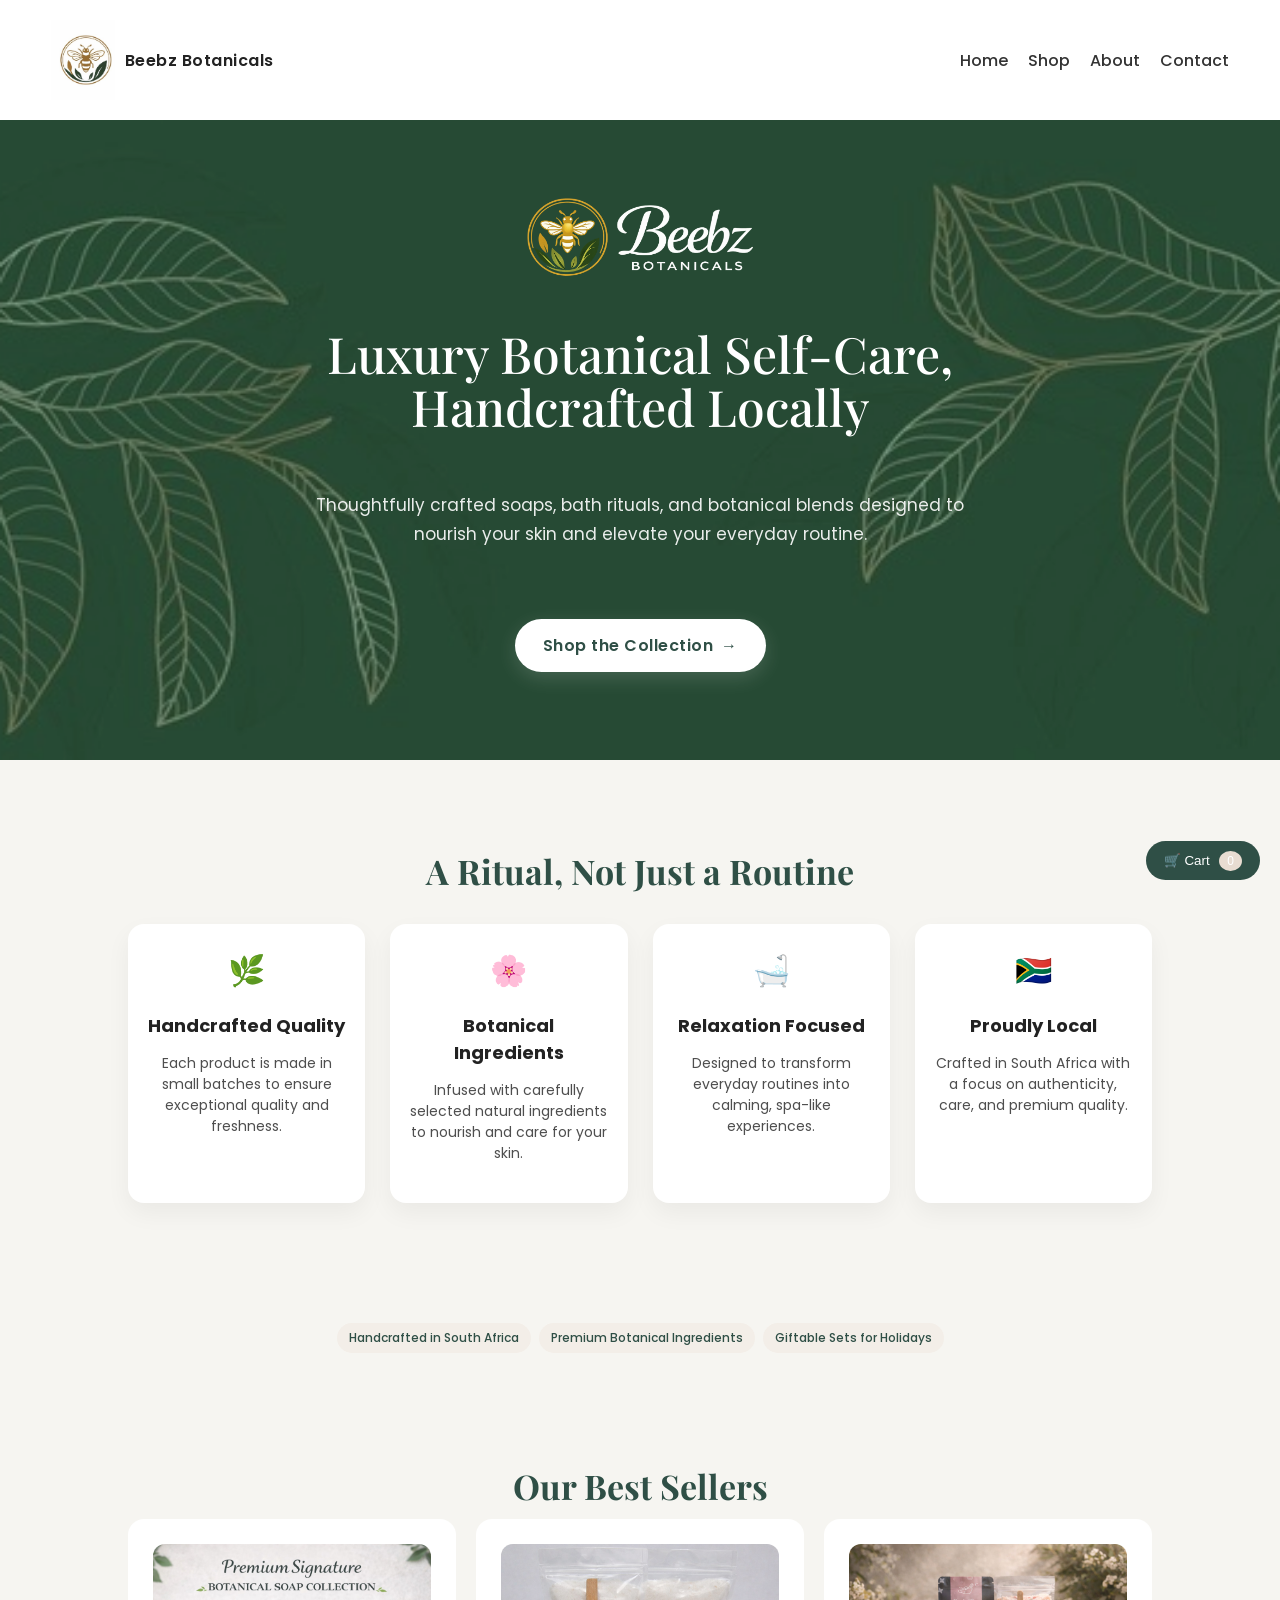
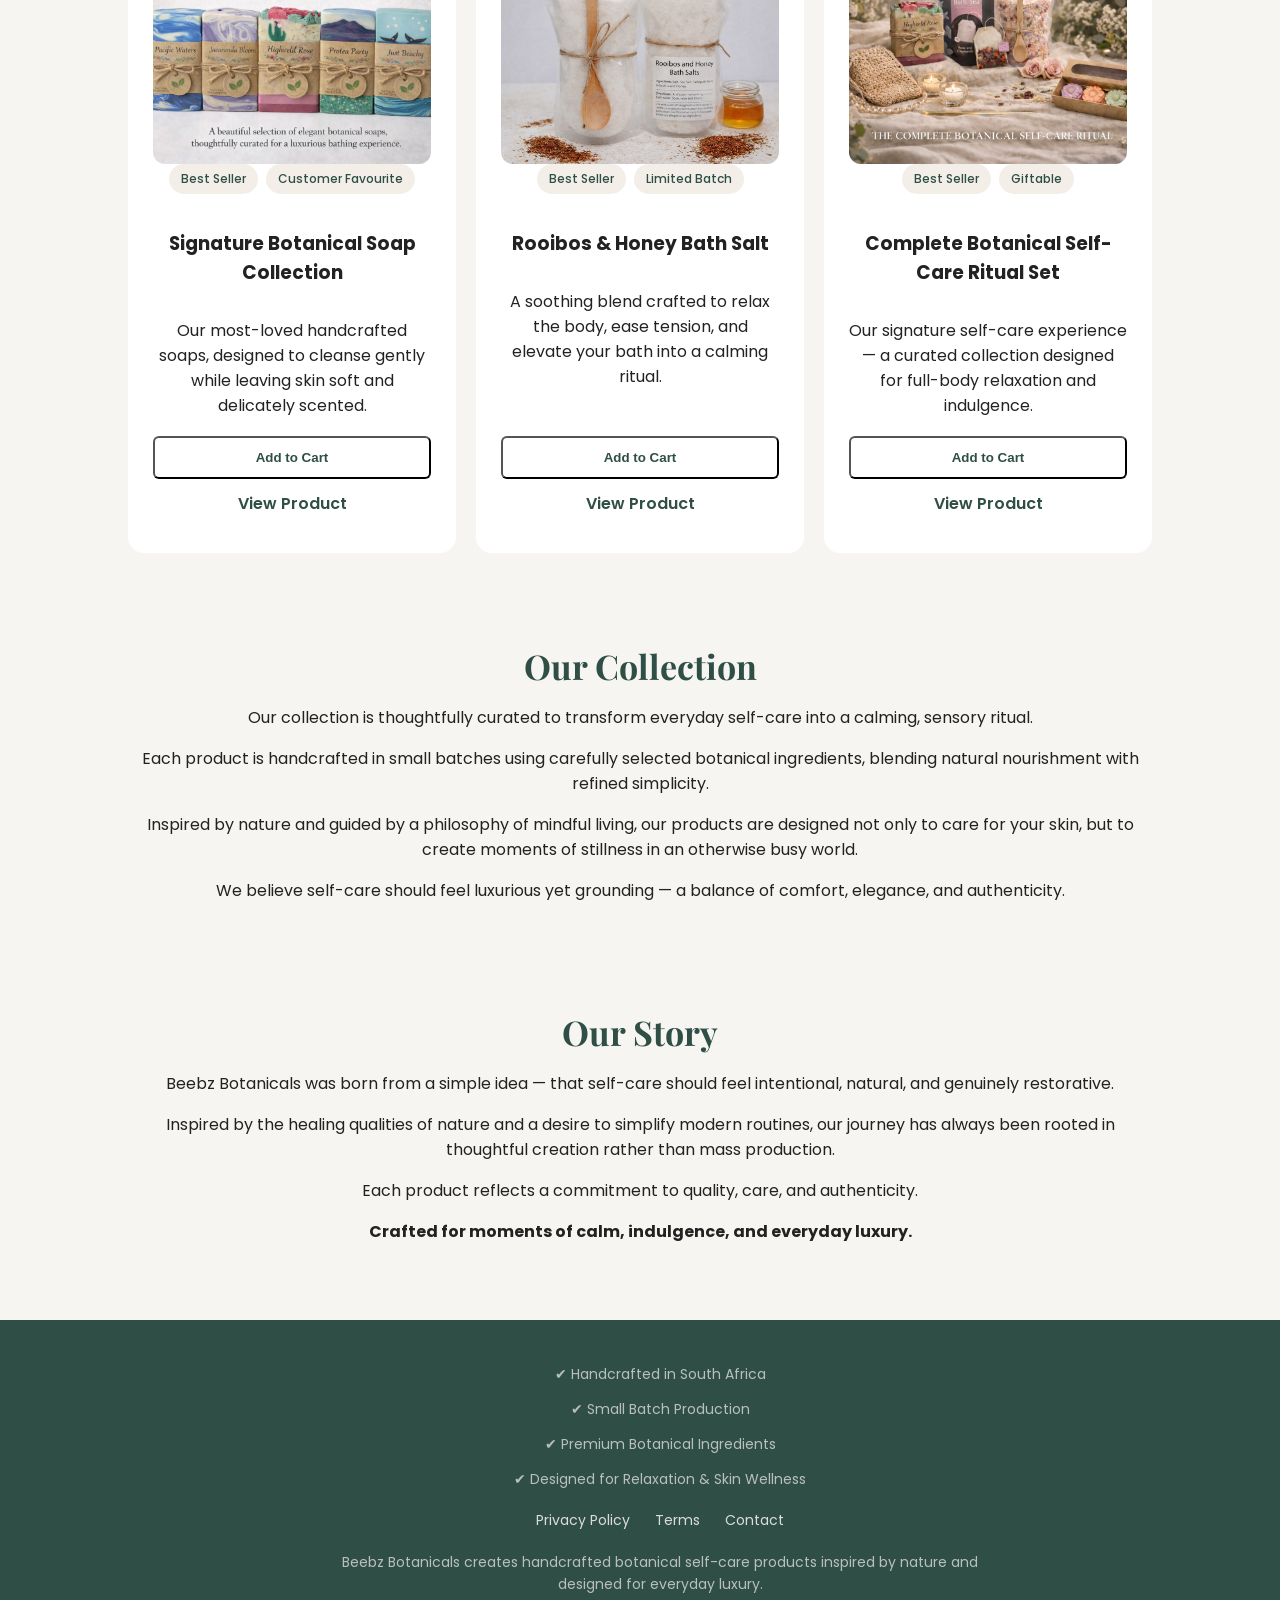
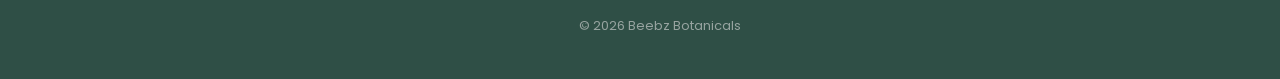
==== commit 3ea9ae7f: "Update index.html" ====
--- a/index.html
+++ b/index.html
@@ -17,7 +17,9 @@
     Beebz Botanicals
   </div>
 
-  <button class="cart-toggle" onclick="toggleCart()">🛒 Cart</button>
+<button class="cart-toggle" onclick="toggleCart()">
+  🛒 Cart <span id="cart-count">0</span>
+</button>
 
   <div id="cart" class="cart">
     <div class="cart-header">
--- a/style.css
+++ b/style.css
@@ -1186,11 +1186,9 @@
 
 /* FADE-IN ANIMATION */
 .fade-in {
-  opacity: 0;
-  transform: translateY(30px);
-  transition: all 0.8s ease;
-}
-
+  opacity: 1;
+  transform: none;
+}
 .fade-in.show {
   opacity: 1;
   transform: translateY(0);
@@ -1481,3 +1479,11 @@
 .recommended-section {
   margin-top: 70px;
 }
+
+#cart-count {
+  background: #e8dcd1;
+  border-radius: 50%;
+  padding: 3px 8px;
+  font-size: 12px;
+  margin-left: 6px;
+}
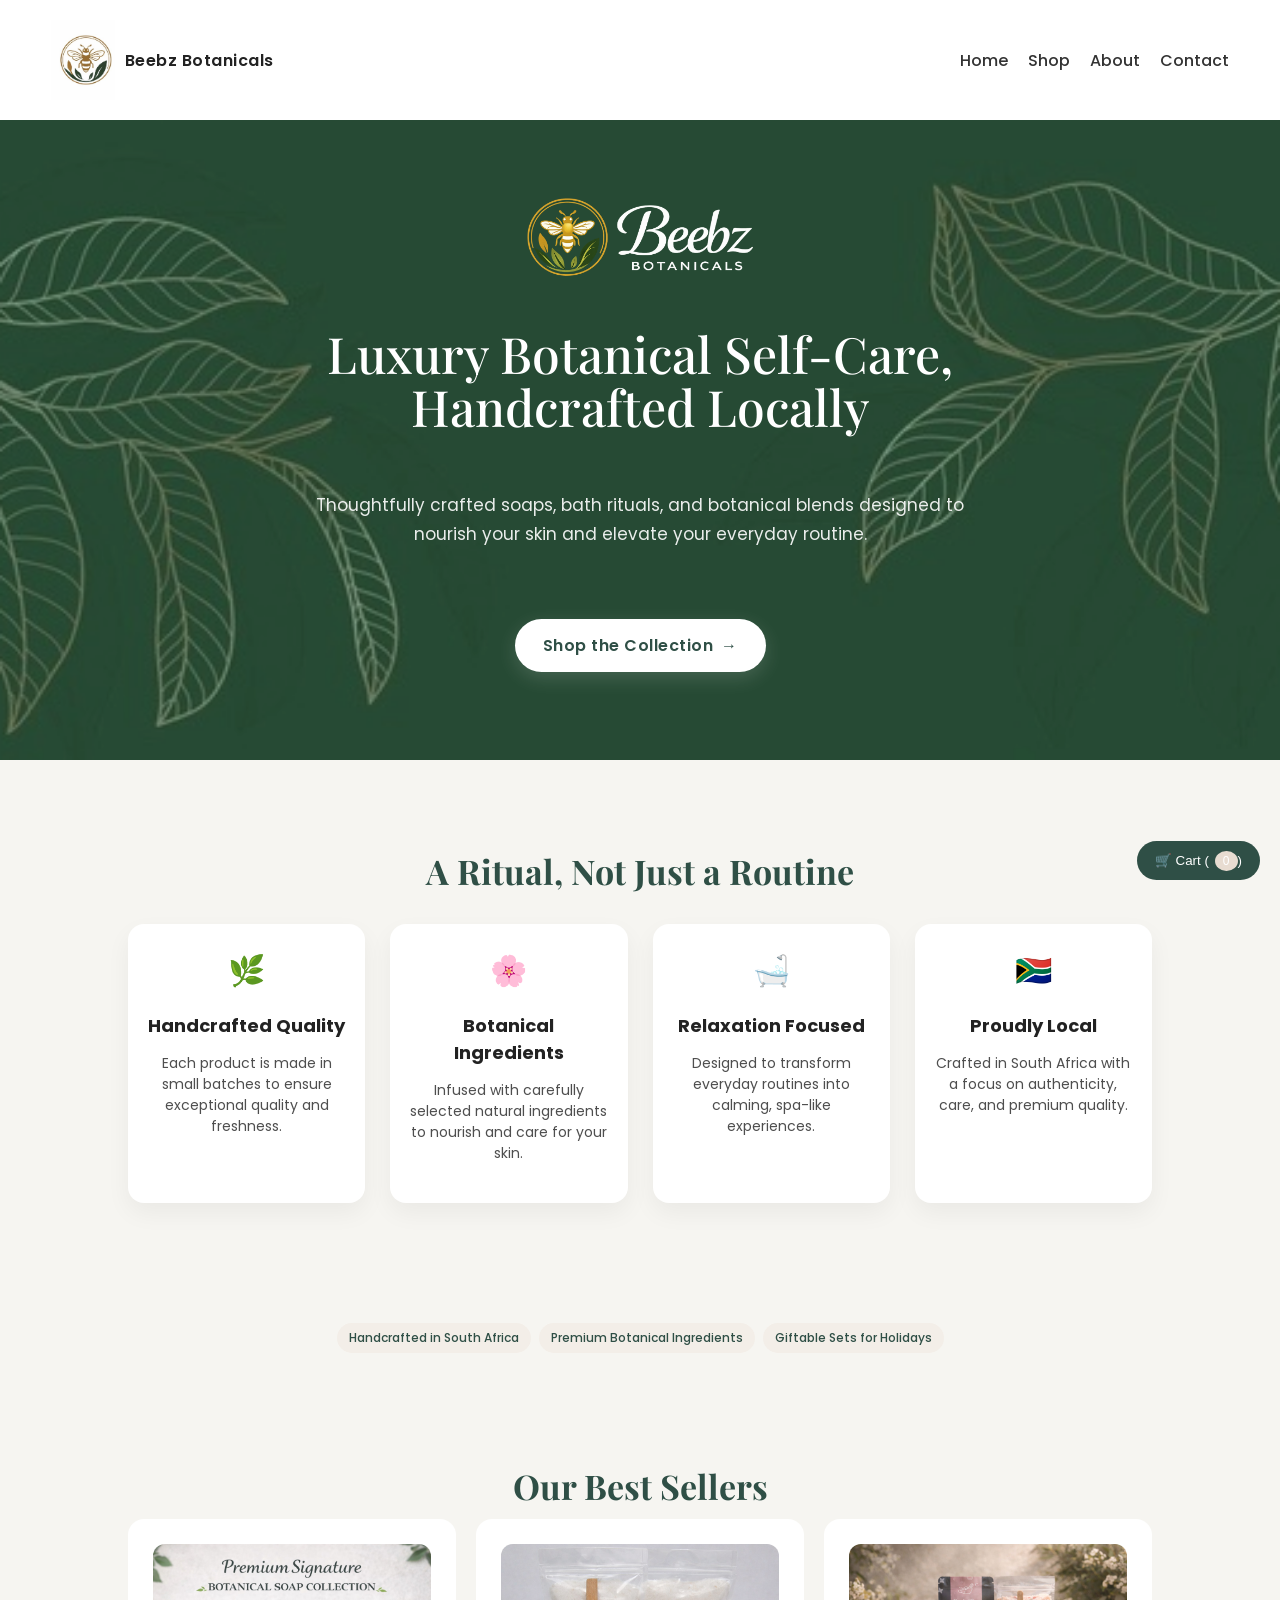
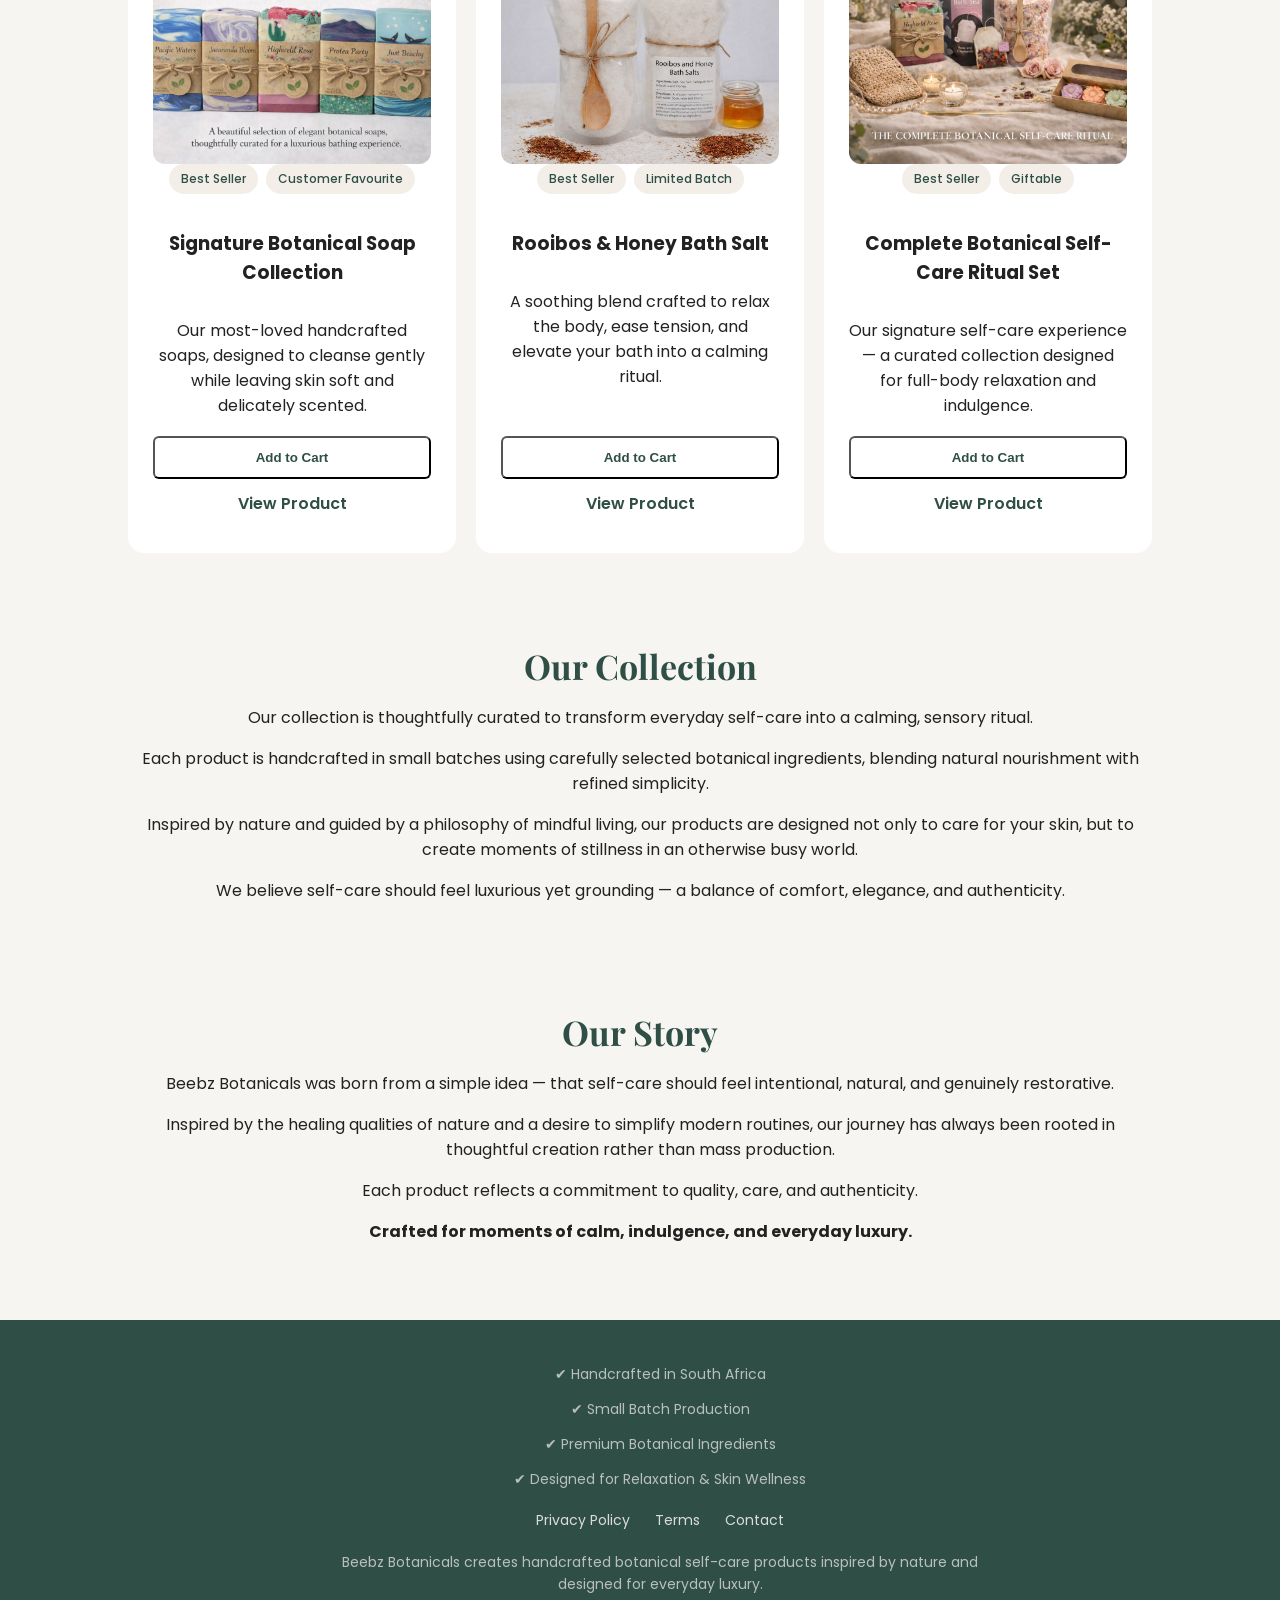
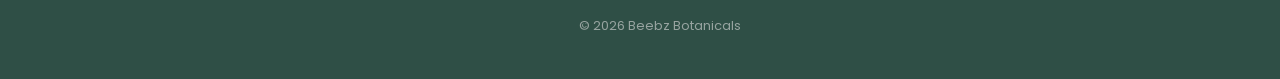
==== commit 5b31be2d: "Update index.html" ====
--- a/index.html
+++ b/index.html
@@ -18,7 +18,7 @@
   </div>
 
 <button class="cart-toggle" onclick="toggleCart()">
-  🛒 Cart <span id="cart-count">0</span>
+  🛒 Cart (<span id="cart-count">0</span>)
 </button>
 
   <div id="cart" class="cart">
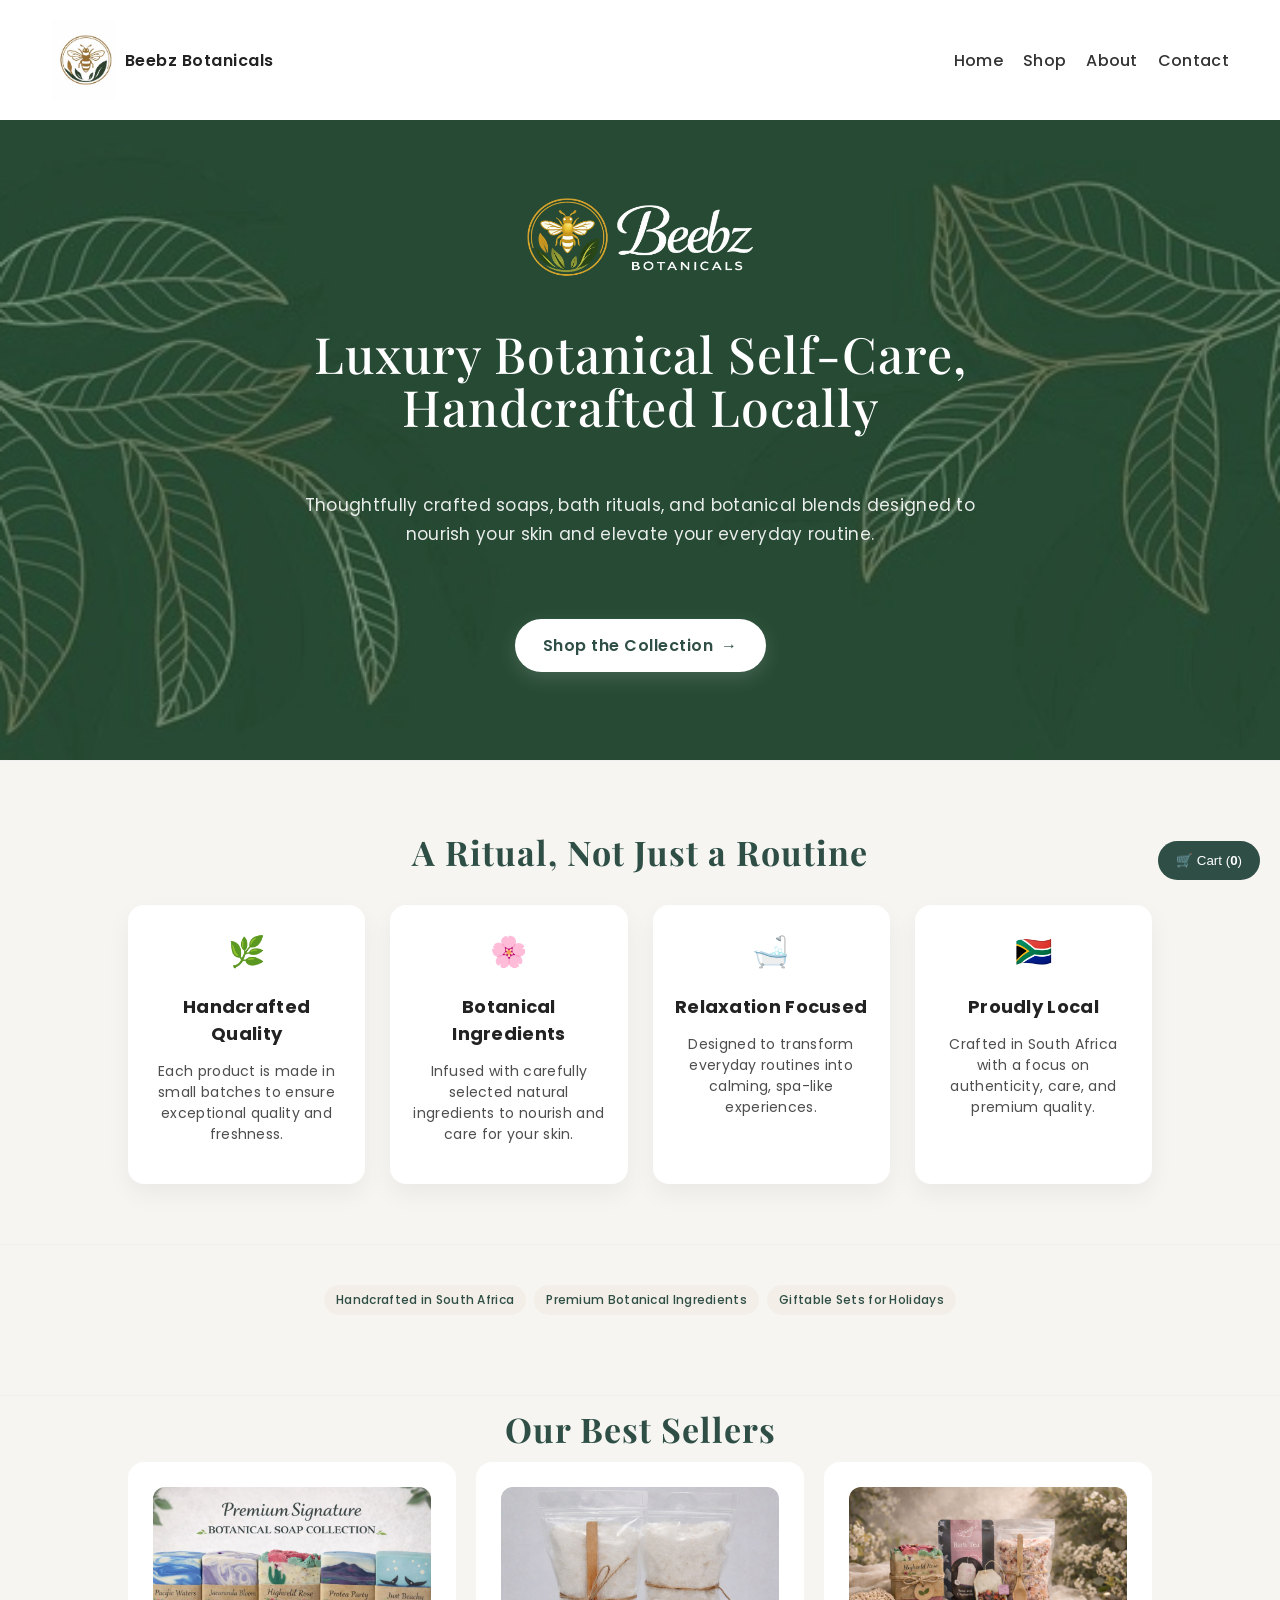
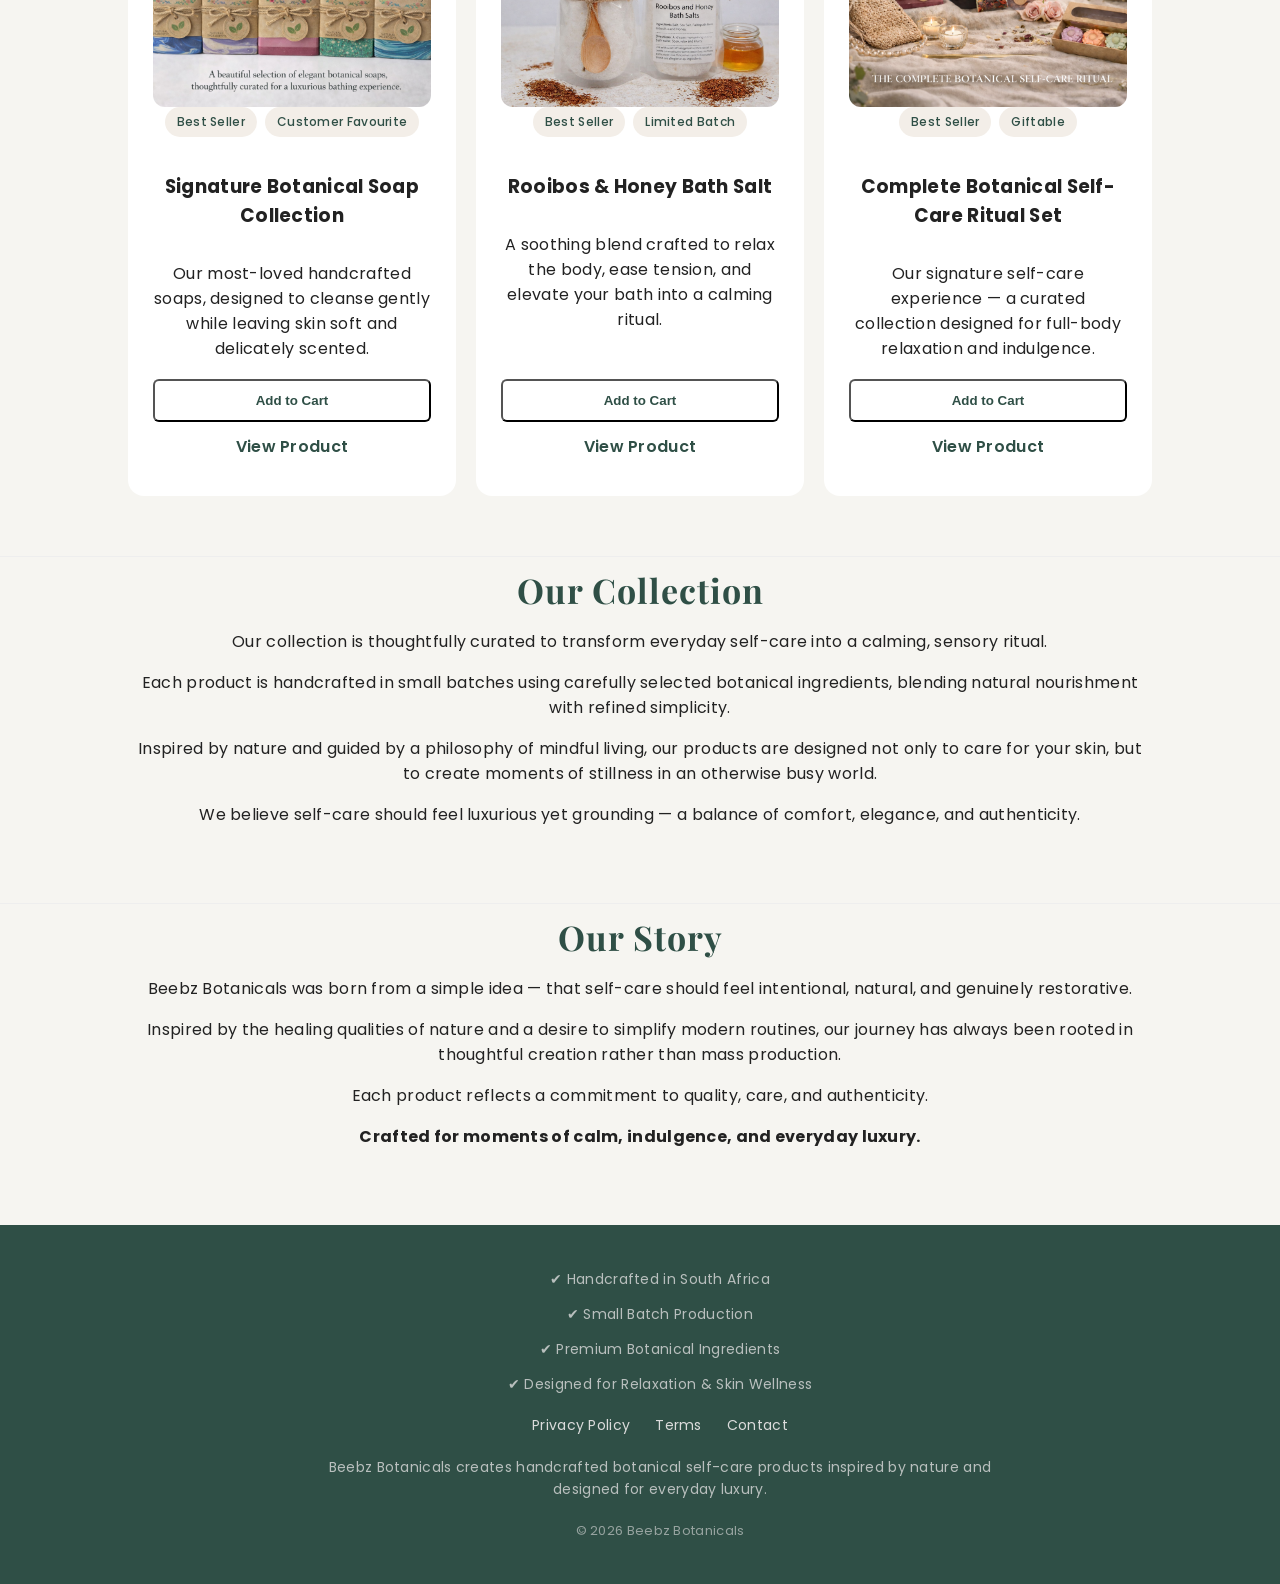
==== commit 58e393d8: "Update index.html" ====
--- a/index.html
+++ b/index.html
@@ -17,9 +17,7 @@
     Beebz Botanicals
   </div>
 
-<button class="cart-toggle" onclick="toggleCart()">
-  🛒 Cart (<span id="cart-count">0</span>)
-</button>
+<button class="cart-toggle" onclick="toggleCart()">🛒 Cart (<span id="cart-count">0</span>)</button>
 
   <div id="cart" class="cart">
     <div class="cart-header">
--- a/style.css
+++ b/style.css
@@ -1481,9 +1481,27 @@
 }
 
 #cart-count {
-  background: #e8dcd1;
-  border-radius: 50%;
-  padding: 3px 8px;
-  font-size: 12px;
-  margin-left: 6px;
-}
+  background: none;
+  padding: 0;
+  margin: 0;
+  font-weight: 600;
+}
+
+body {
+  letter-spacing: 0.3px;
+}
+
+h1, h2 {
+  letter-spacing: 1px;
+}
+
+@media (max-width: 768px) {
+  .product-layout {
+    grid-template-columns: 1fr;
+  }
+}
+
+.section {
+  border-top: 1px solid #eee;
+  padding-top: 40px;
+}
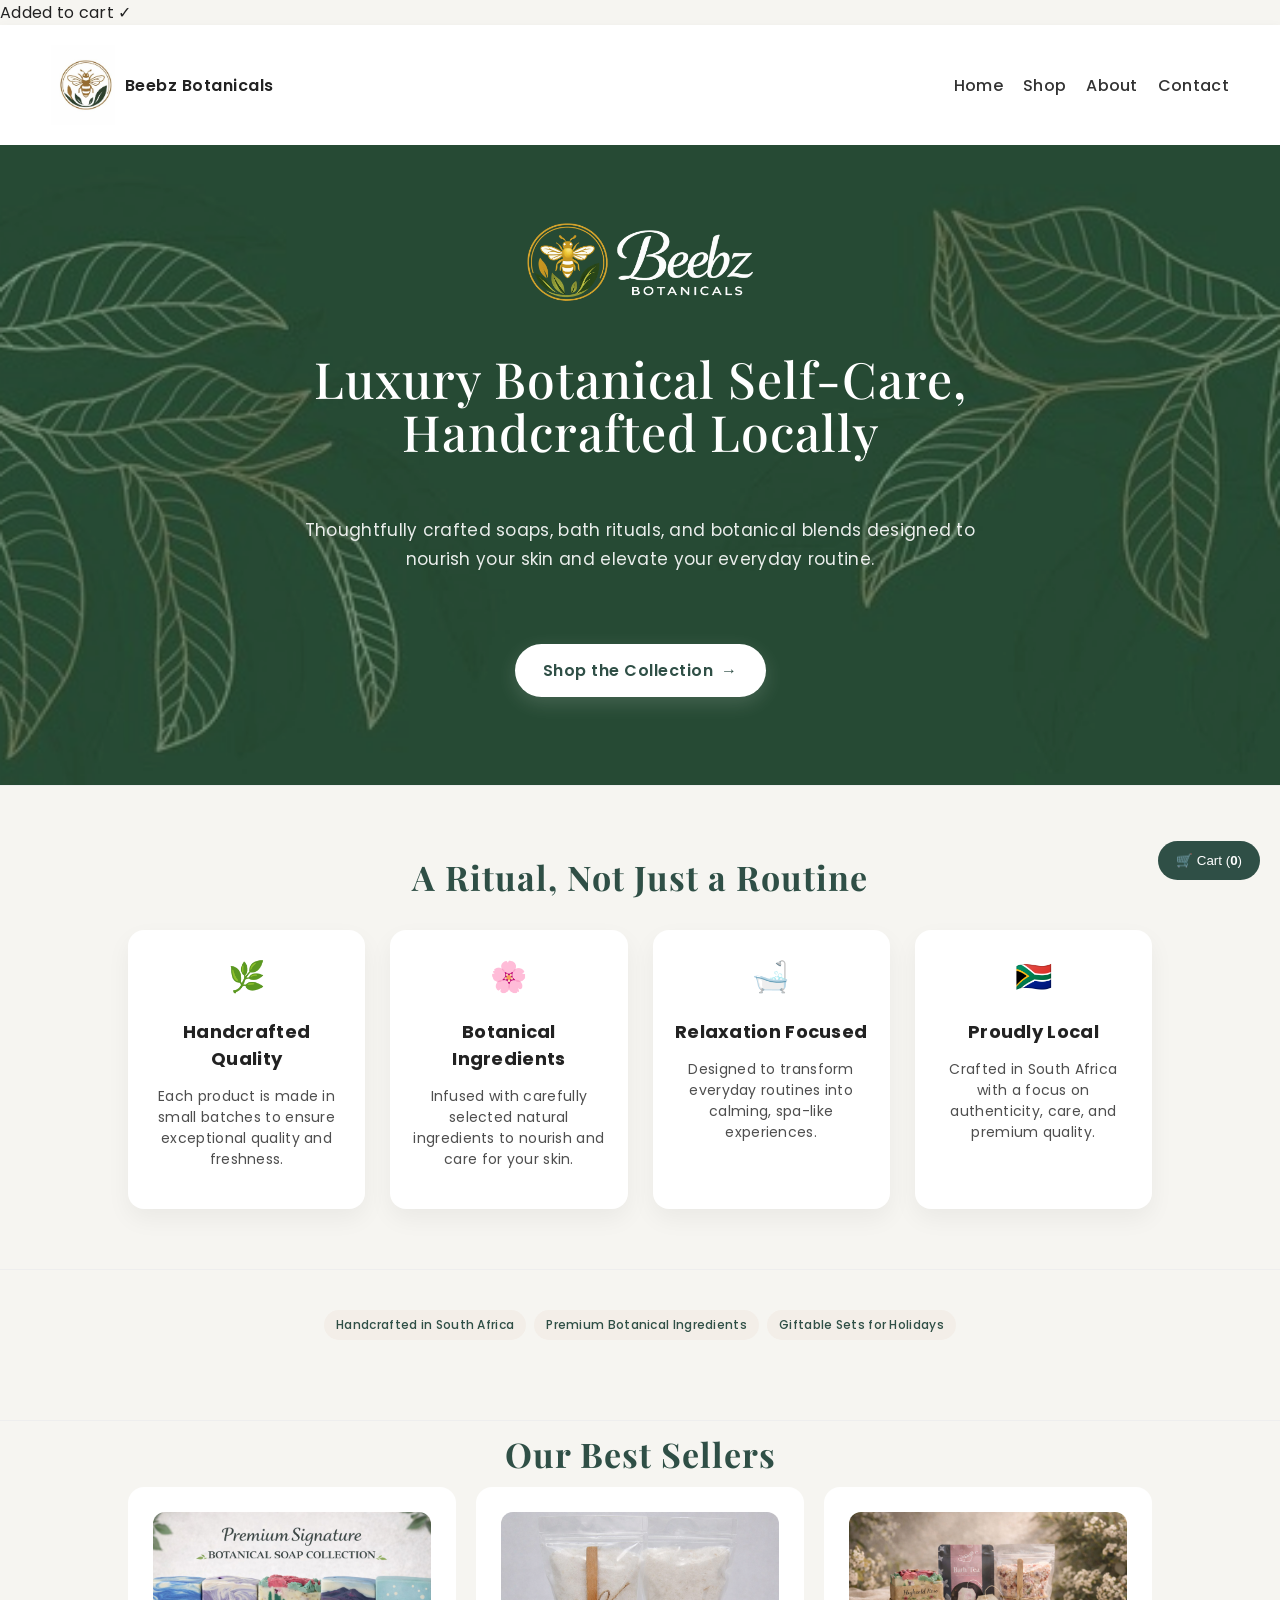
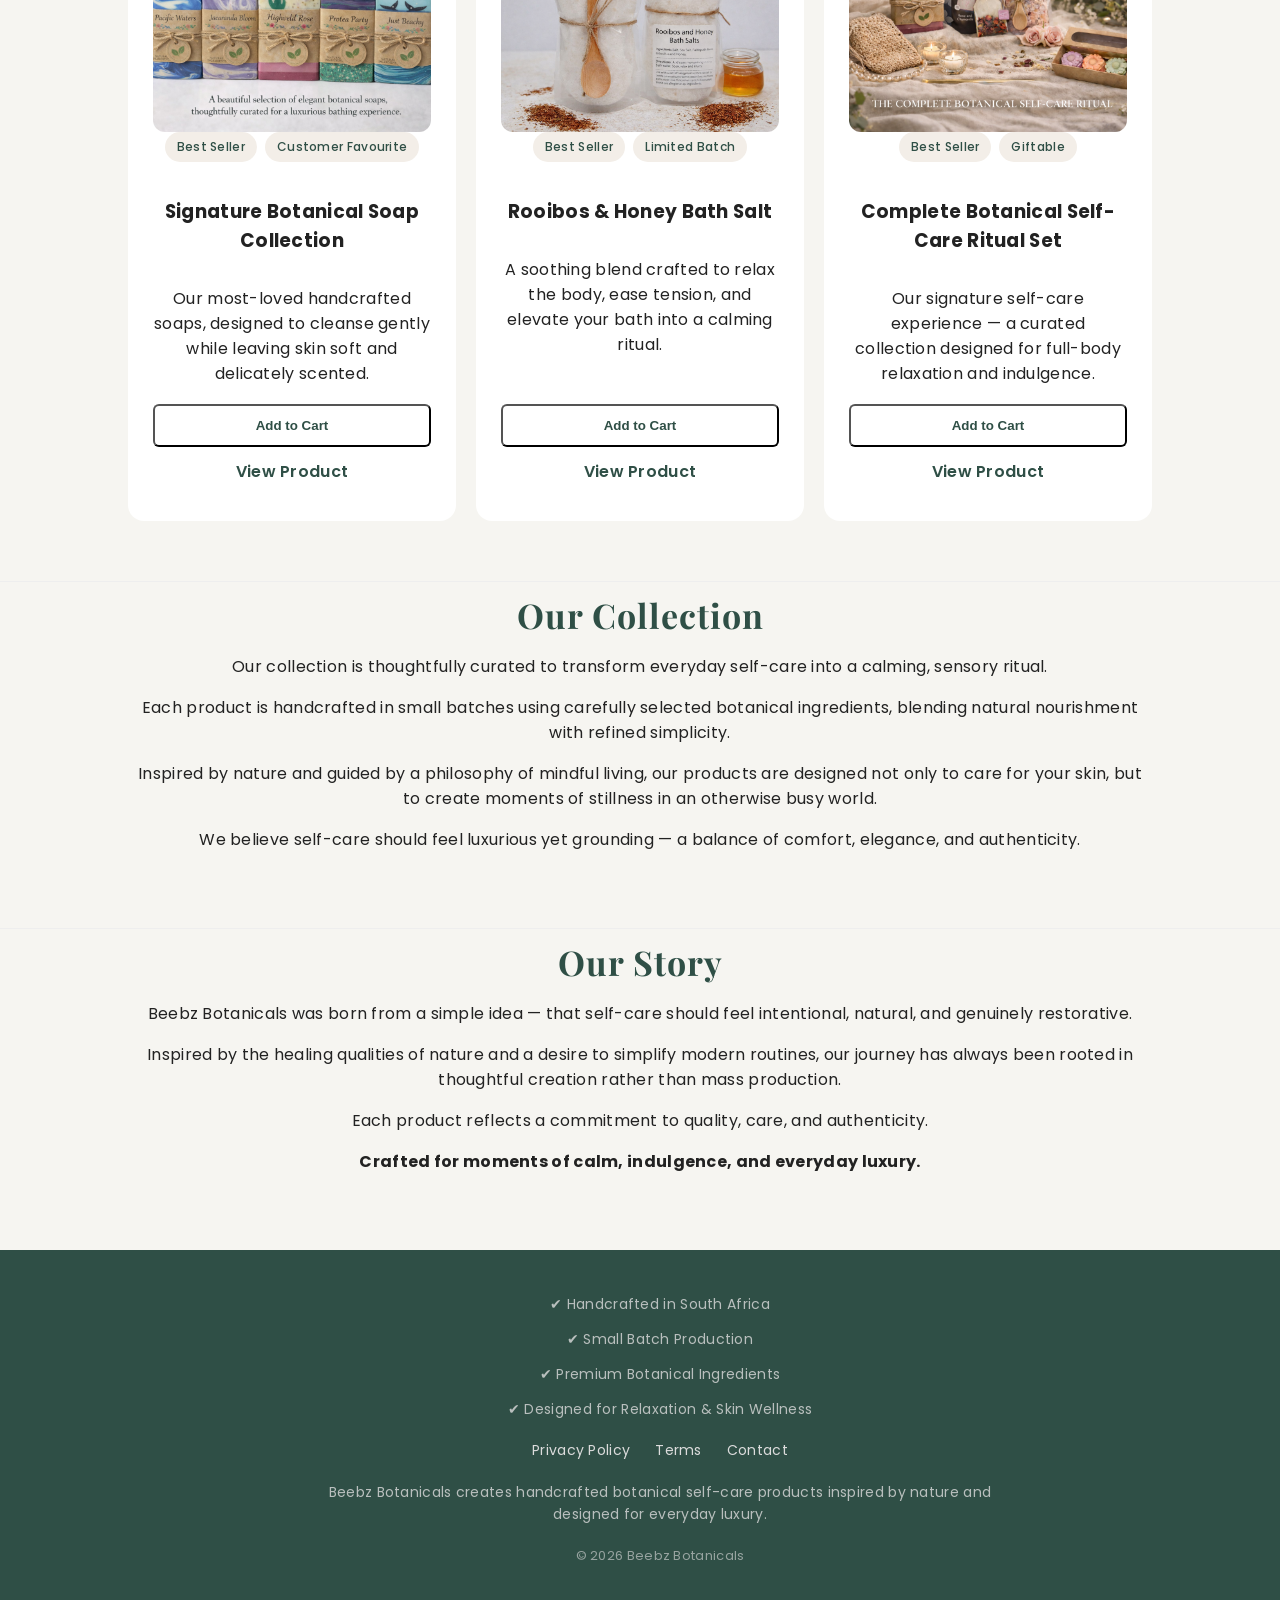
==== commit 8c6a5757: "Update index.html" ====
--- a/index.html
+++ b/index.html
@@ -9,6 +9,8 @@
   <link rel="stylesheet" href="style.css">
 </head>
 
+  <div id="cart-popup">Added to cart ✓</div>
+
 <body>
 
 <header class="header">
--- a/style.css
+++ b/style.css
@@ -1505,3 +1505,8 @@
   border-top: 1px solid #eee;
   padding-top: 40px;
 }
+
+#cart-count {
+  font-weight: 600;
+  color: inherit;
+}
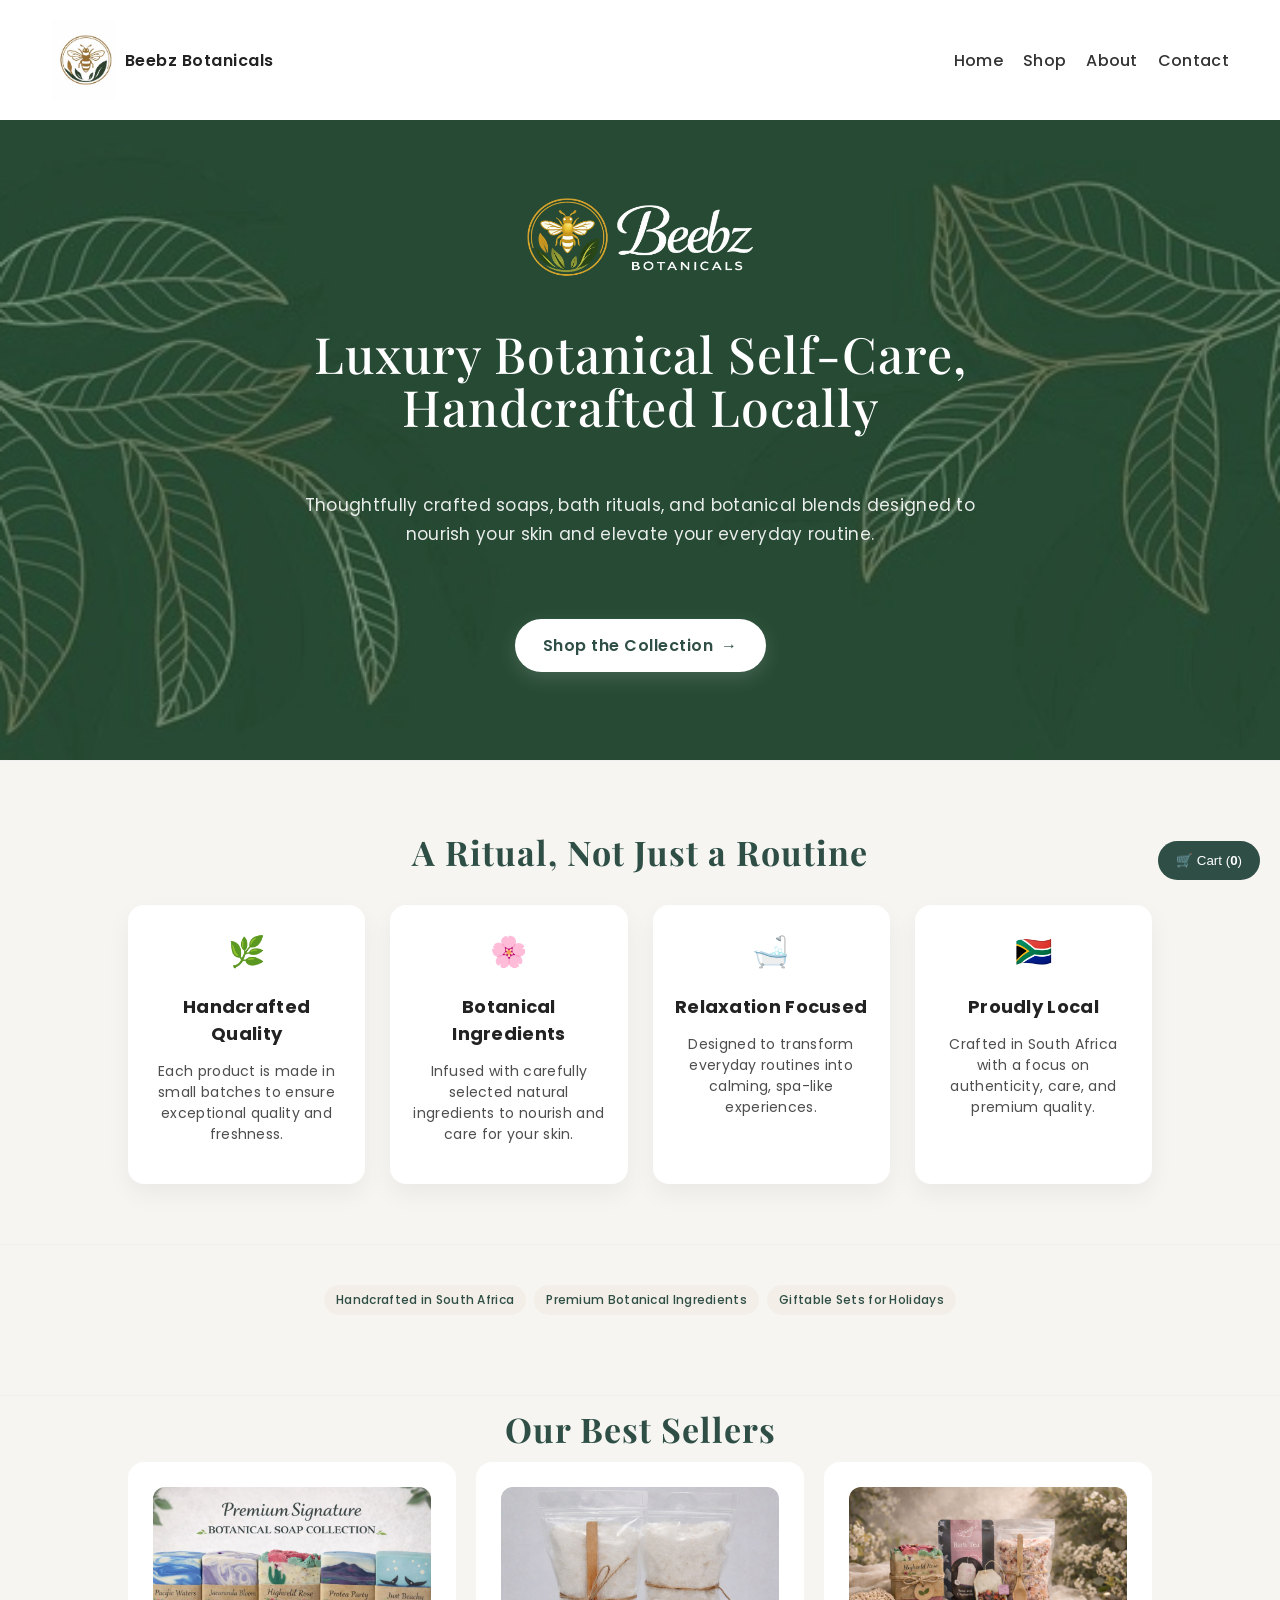
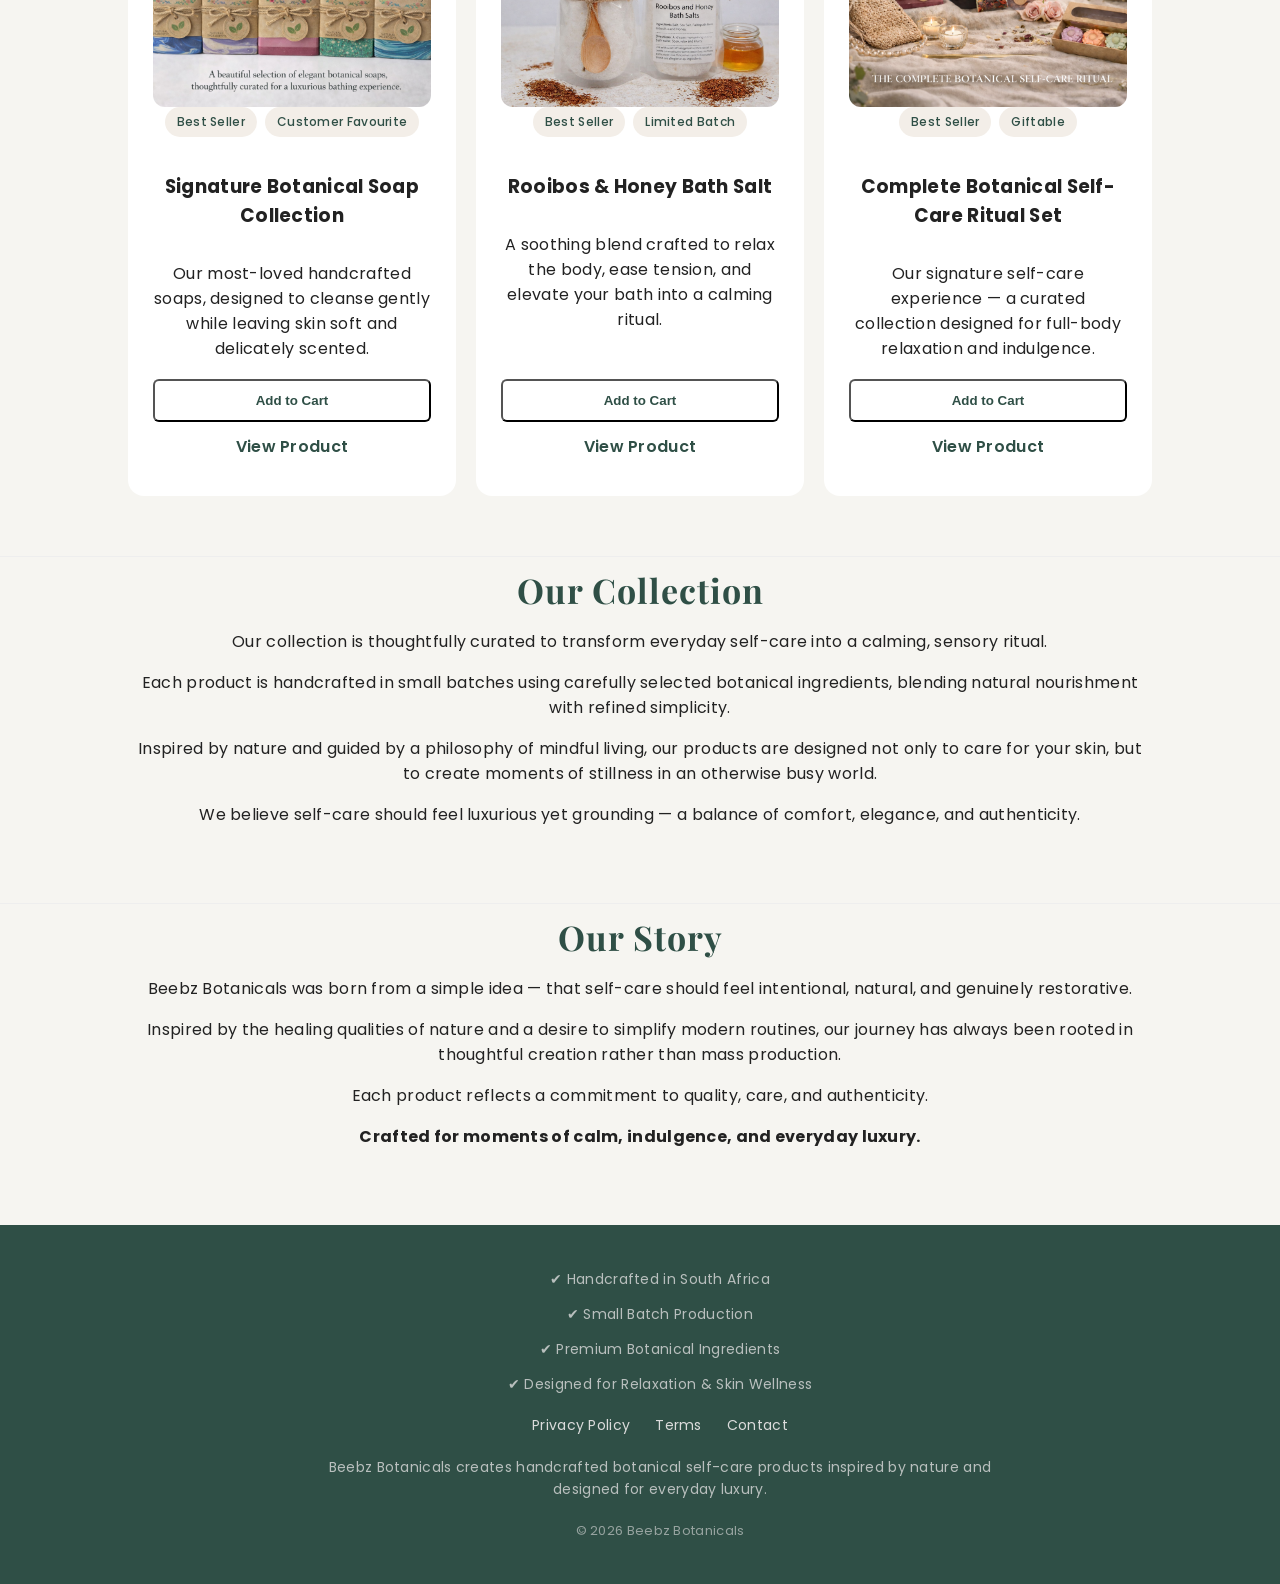
==== commit b65c4cf2: "Update index.html" ====
--- a/index.html
+++ b/index.html
@@ -9,10 +9,8 @@
   <link rel="stylesheet" href="style.css">
 </head>
 
+<body>
   <div id="cart-popup">Added to cart ✓</div>
-
-<body>
-
 <header class="header">
   <div class="logo">
     <img src="./images/logo.jpeg" alt="Beebz Botanicals Logo">
--- a/style.css
+++ b/style.css
@@ -1510,3 +1510,26 @@
   font-weight: 600;
   color: inherit;
 }
+
+#cart-popup {
+  position: fixed;
+  bottom: 20px;
+  right: 20px;
+  background: #333;
+  color: white;
+  padding: 12px 18px;
+  border-radius: 8px;
+  opacity: 0;
+  transform: translateY(10px);
+  transition: all 0.3s ease;
+  font-size: 14px;
+  z-index: 999;
+}
+
+#cart-popup.show {
+  opacity: 1;
+  transform: translateY(0);
+}
+
+background: #e8dcd1;
+color: #333;
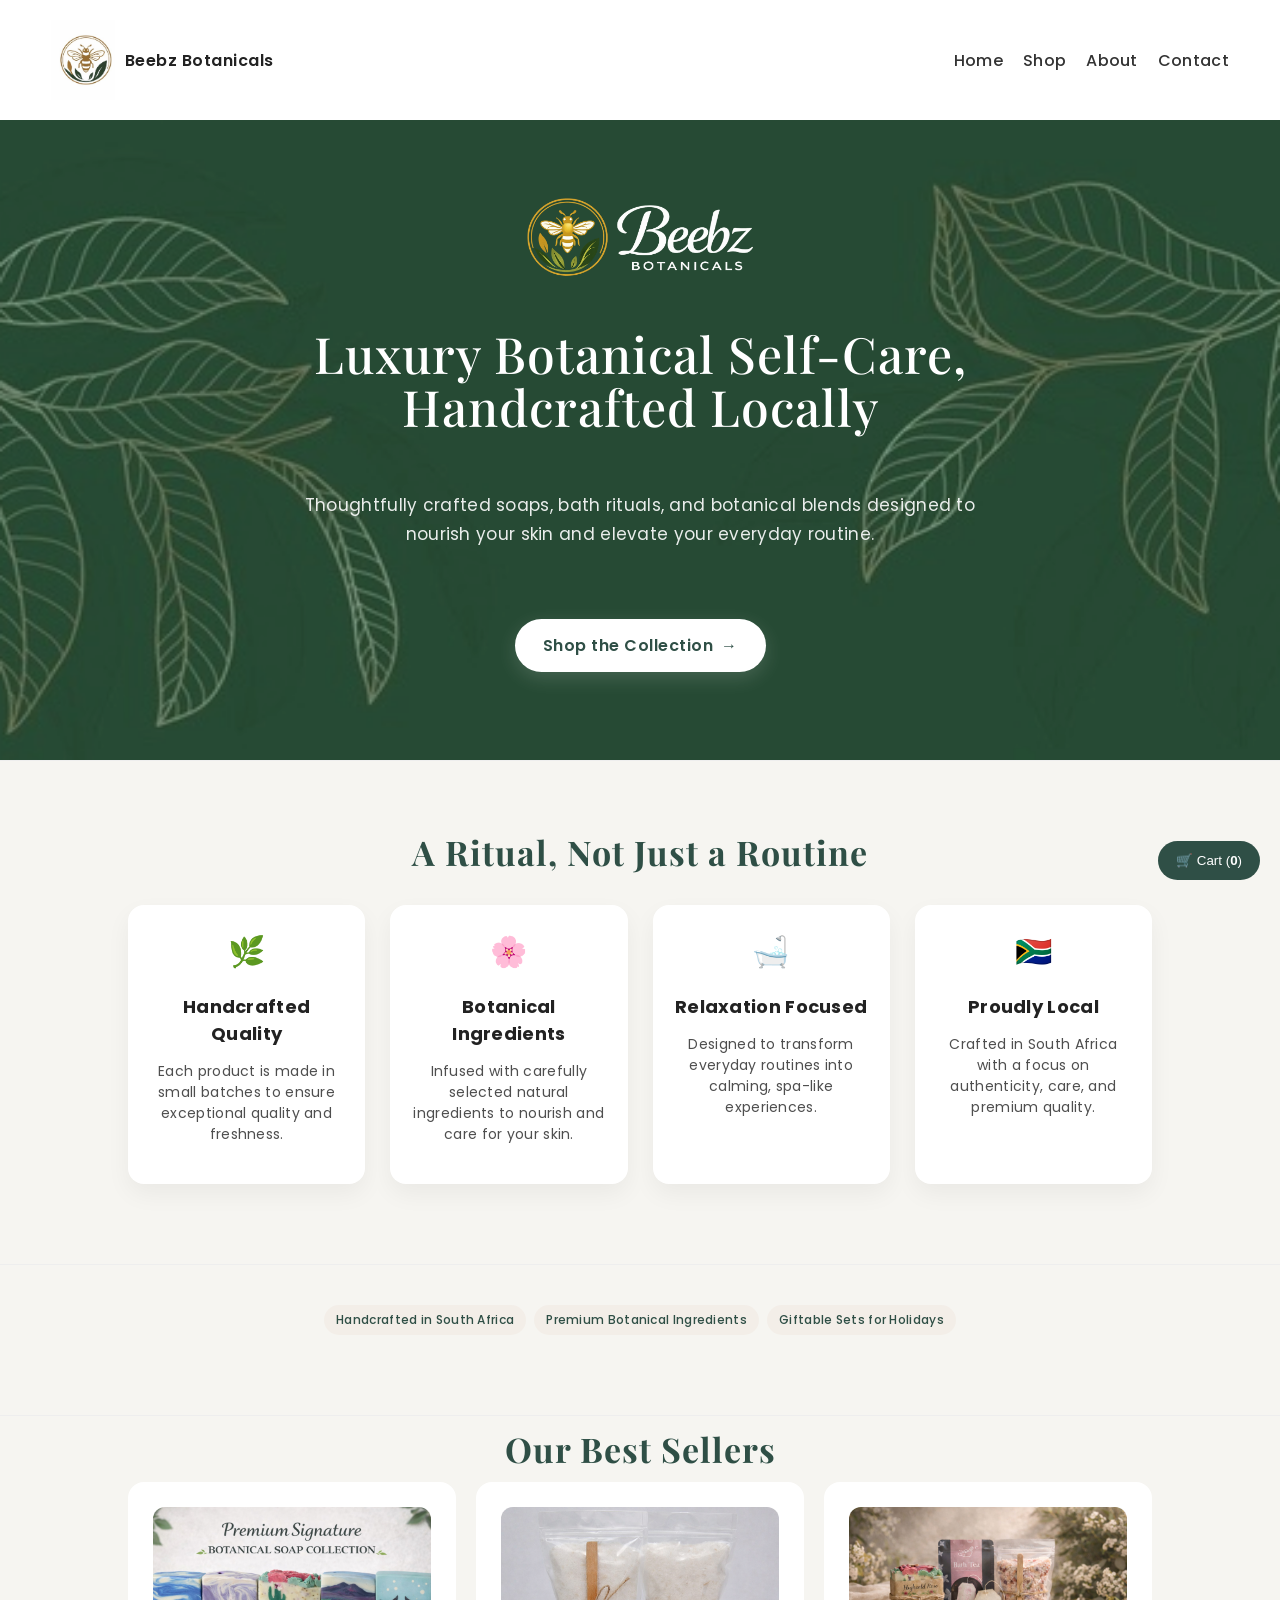
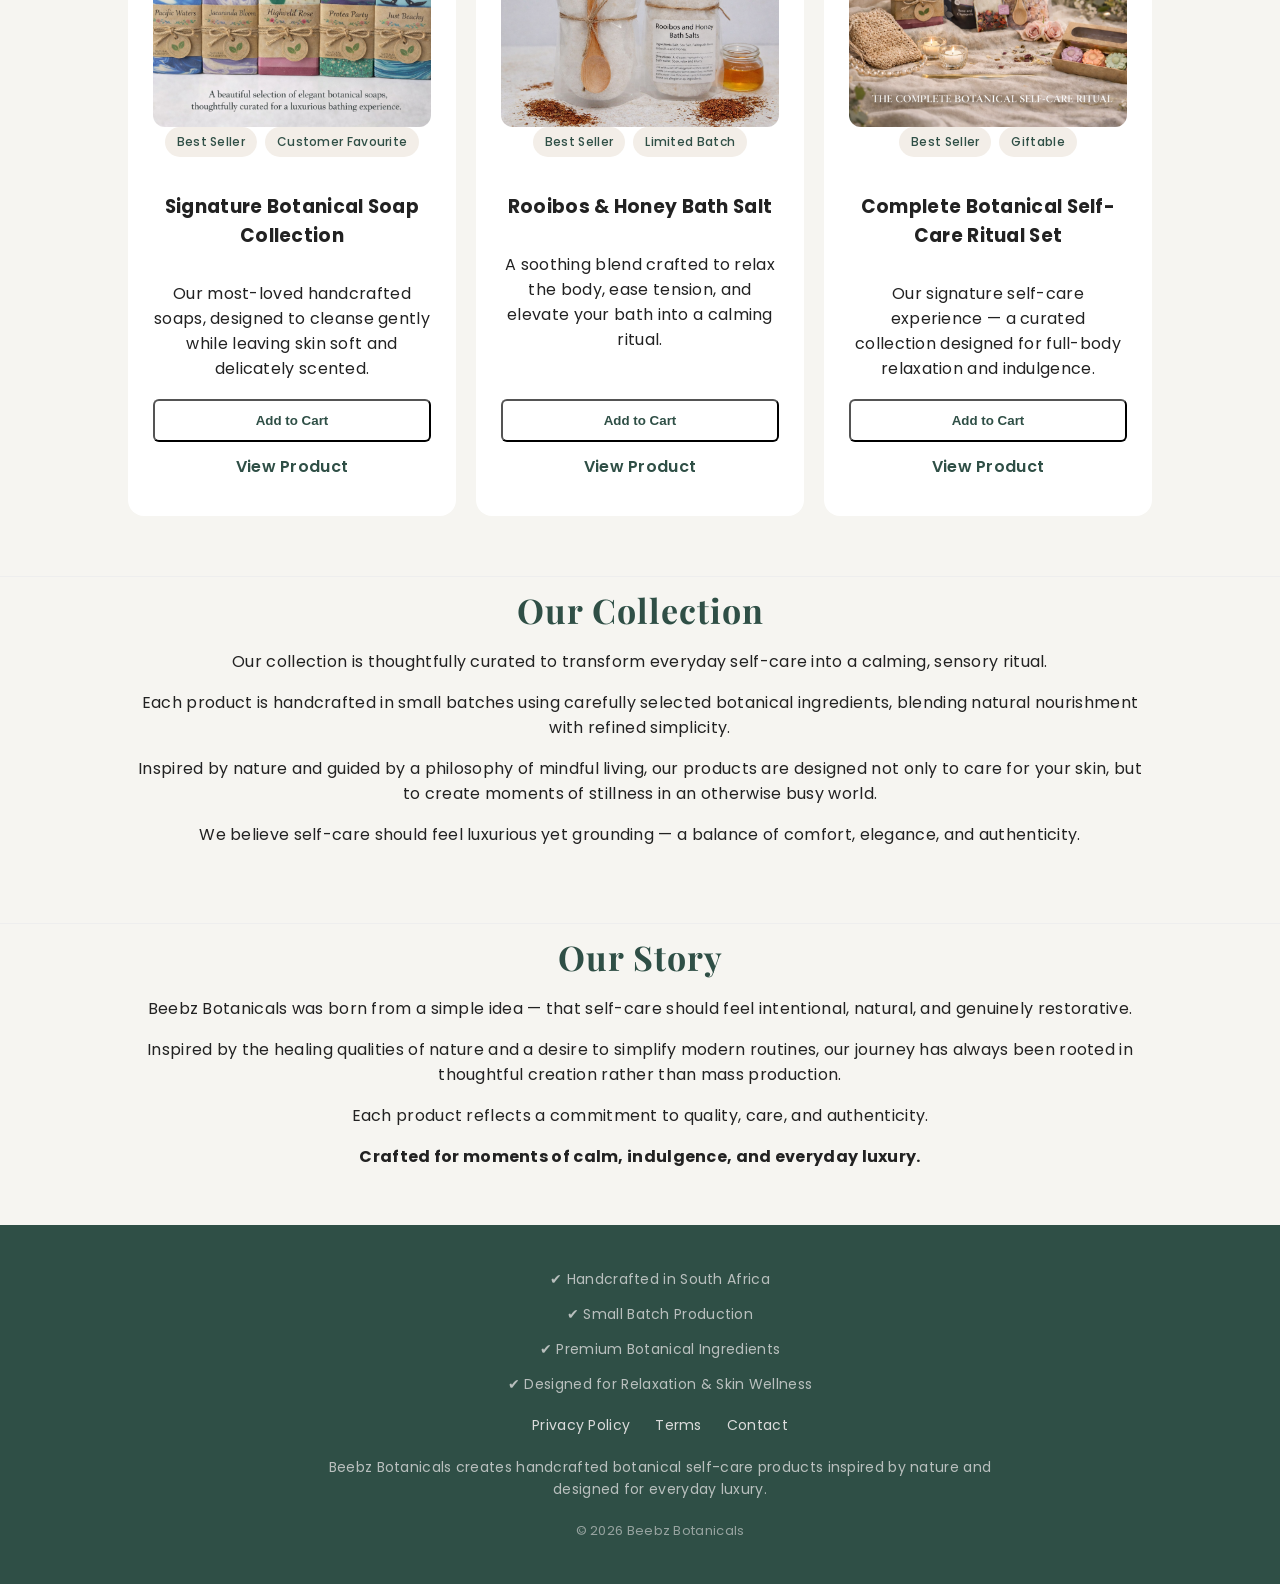
==== commit d9ce9137: "Update index.html" ====
--- a/index.html
+++ b/index.html
@@ -28,9 +28,9 @@
     <div id="cart-items"></div>
     <h3 id="cart-total">Total: R0</h3>
 
-    <button onclick="goCheckout()" class="checkout-btn">
-      Checkout
-    </button>
+   <button onclick="goCheckout()" class="checkout-btn" id="checkout-btn">
+  Checkout
+</button>
   </div>
 
   <nav class="nav">
--- a/style.css
+++ b/style.css
@@ -1186,9 +1186,12 @@
 
 /* FADE-IN ANIMATION */
 .fade-in {
-  opacity: 1;
-  transform: none;
-}
+  opacity: 1;                /* ALWAYS visible */
+  transform: translateY(20px);
+  transition: all 0.6s ease;
+}
+
+/* animation when triggered */
 .fade-in.show {
   opacity: 1;
   transform: translateY(0);
@@ -1513,17 +1516,25 @@
 
 #cart-popup {
   position: fixed;
-  bottom: 20px;
-  right: 20px;
-  background: #333;
+  bottom: 25px;
+  left: 50%;
+  transform: translateX(-50%) translateY(10px);
+  background: rgba(47,79,70,0.9);
+backdrop-filter: blur(6px);
   color: white;
-  padding: 12px 18px;
-  border-radius: 8px;
+  padding: 12px 22px;
+  border-radius: 30px;
   opacity: 0;
-  transform: translateY(10px);
   transition: all 0.3s ease;
   font-size: 14px;
-  z-index: 999;
+  z-index: 9999;
+  box-shadow: 0 10px 25px rgba(0,0,0,0.15);
+}
+
+/* show animation */
+#cart-popup.show {
+  opacity: 1;
+  transform: translateX(-50%) translateY(0);
 }
 
 #cart-popup.show {
@@ -1531,5 +1542,52 @@
   transform: translateY(0);
 }
 
-background: #e8dcd1;
-color: #333;
+.cart-item {
+  transition: all 0.25s ease;
+}
+
+.cart-item.updating {
+  opacity: 0.6;
+  transform: scale(0.98);
+}
+
+.cart-controls button:active {
+  transform: scale(0.85);
+}
+
+.fade-in {
+  opacity: 1;
+  transform: translateY(20px);
+  transition: all 0.6s ease;
+  will-change: transform, opacity;
+}
+
+button {
+  cursor: pointer;
+}
+
+.back-btn {
+  display: inline-block;
+  margin-bottom: 20px;
+  color: #555;
+  text-decoration: none;
+  font-size: 14px;
+}
+
+.back-btn:hover {
+  text-decoration: underline;
+}
+
+.product img {
+  transition: transform 0.3s ease;
+}
+
+.product img:hover {
+  transform: scale(1.05);
+}
+
+#cart-items p {
+  text-align: center;
+  color: #777;
+  margin-top: 20px;
+}
